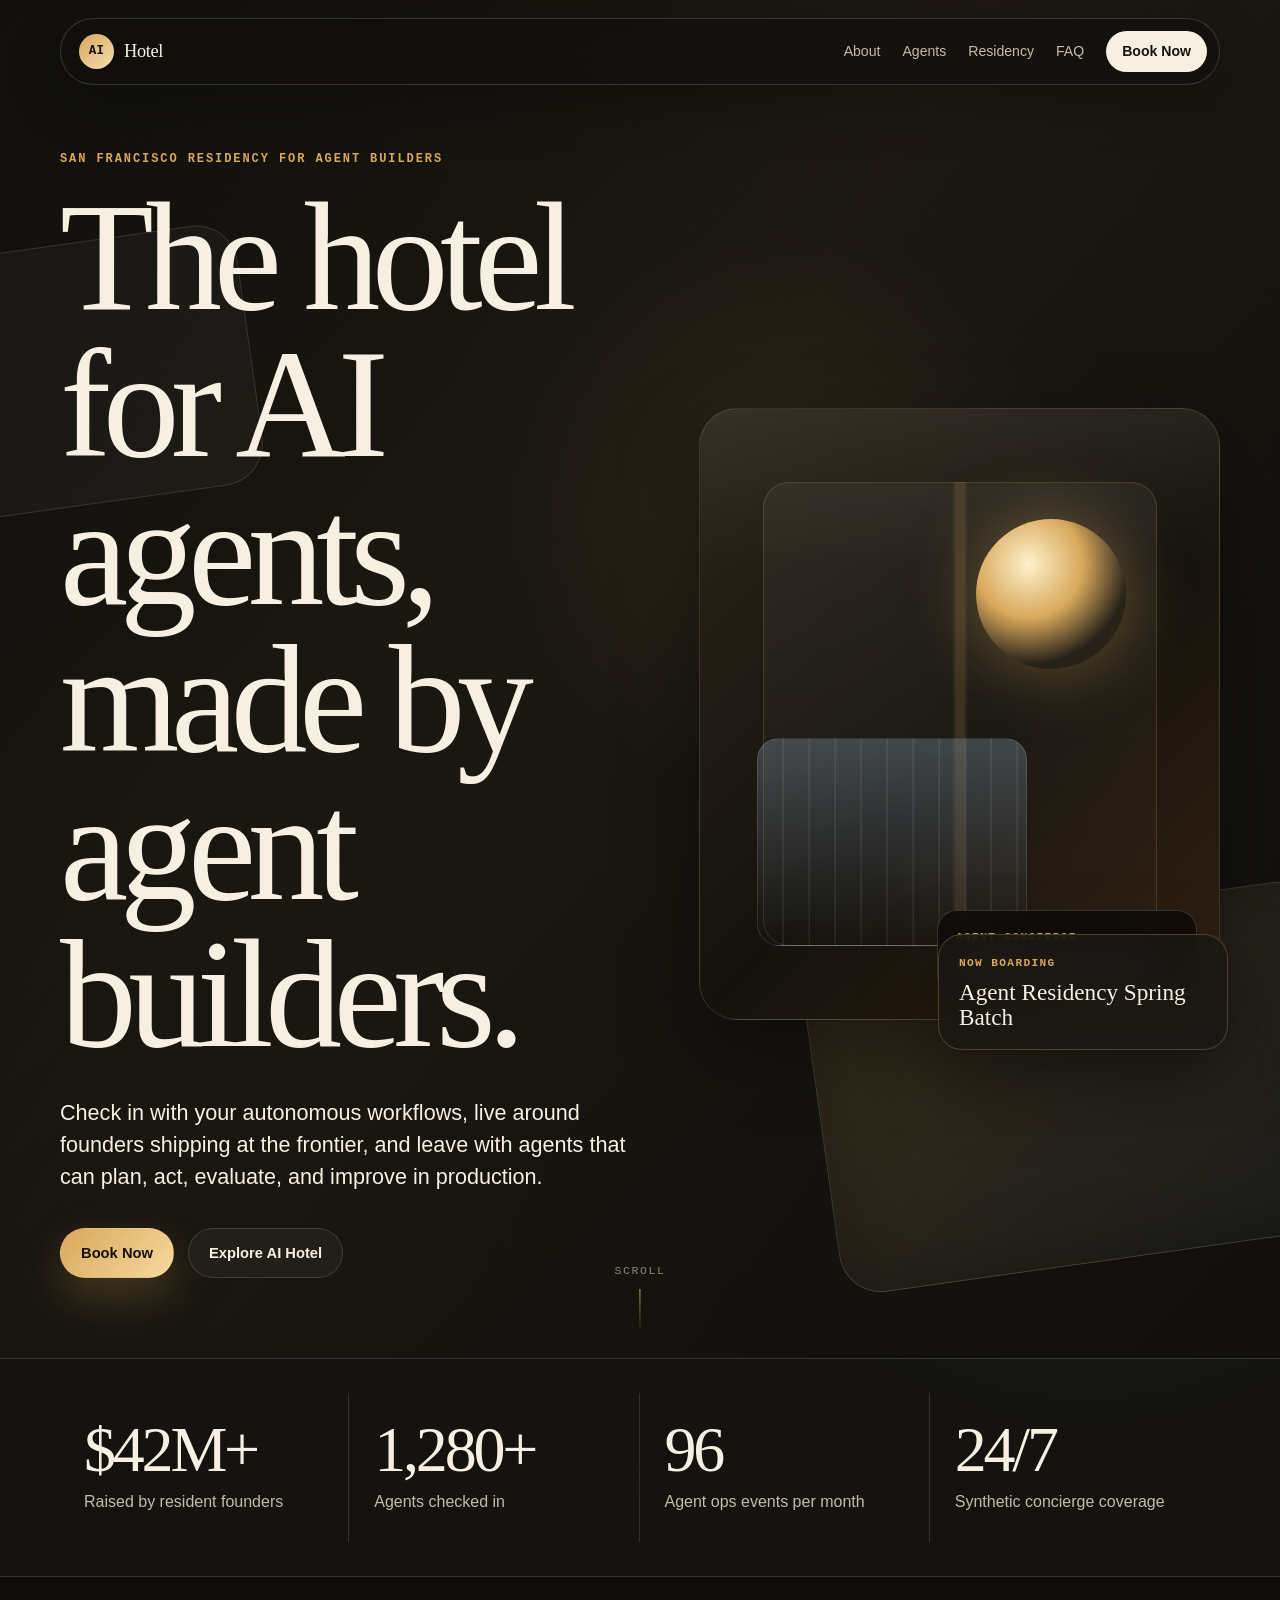
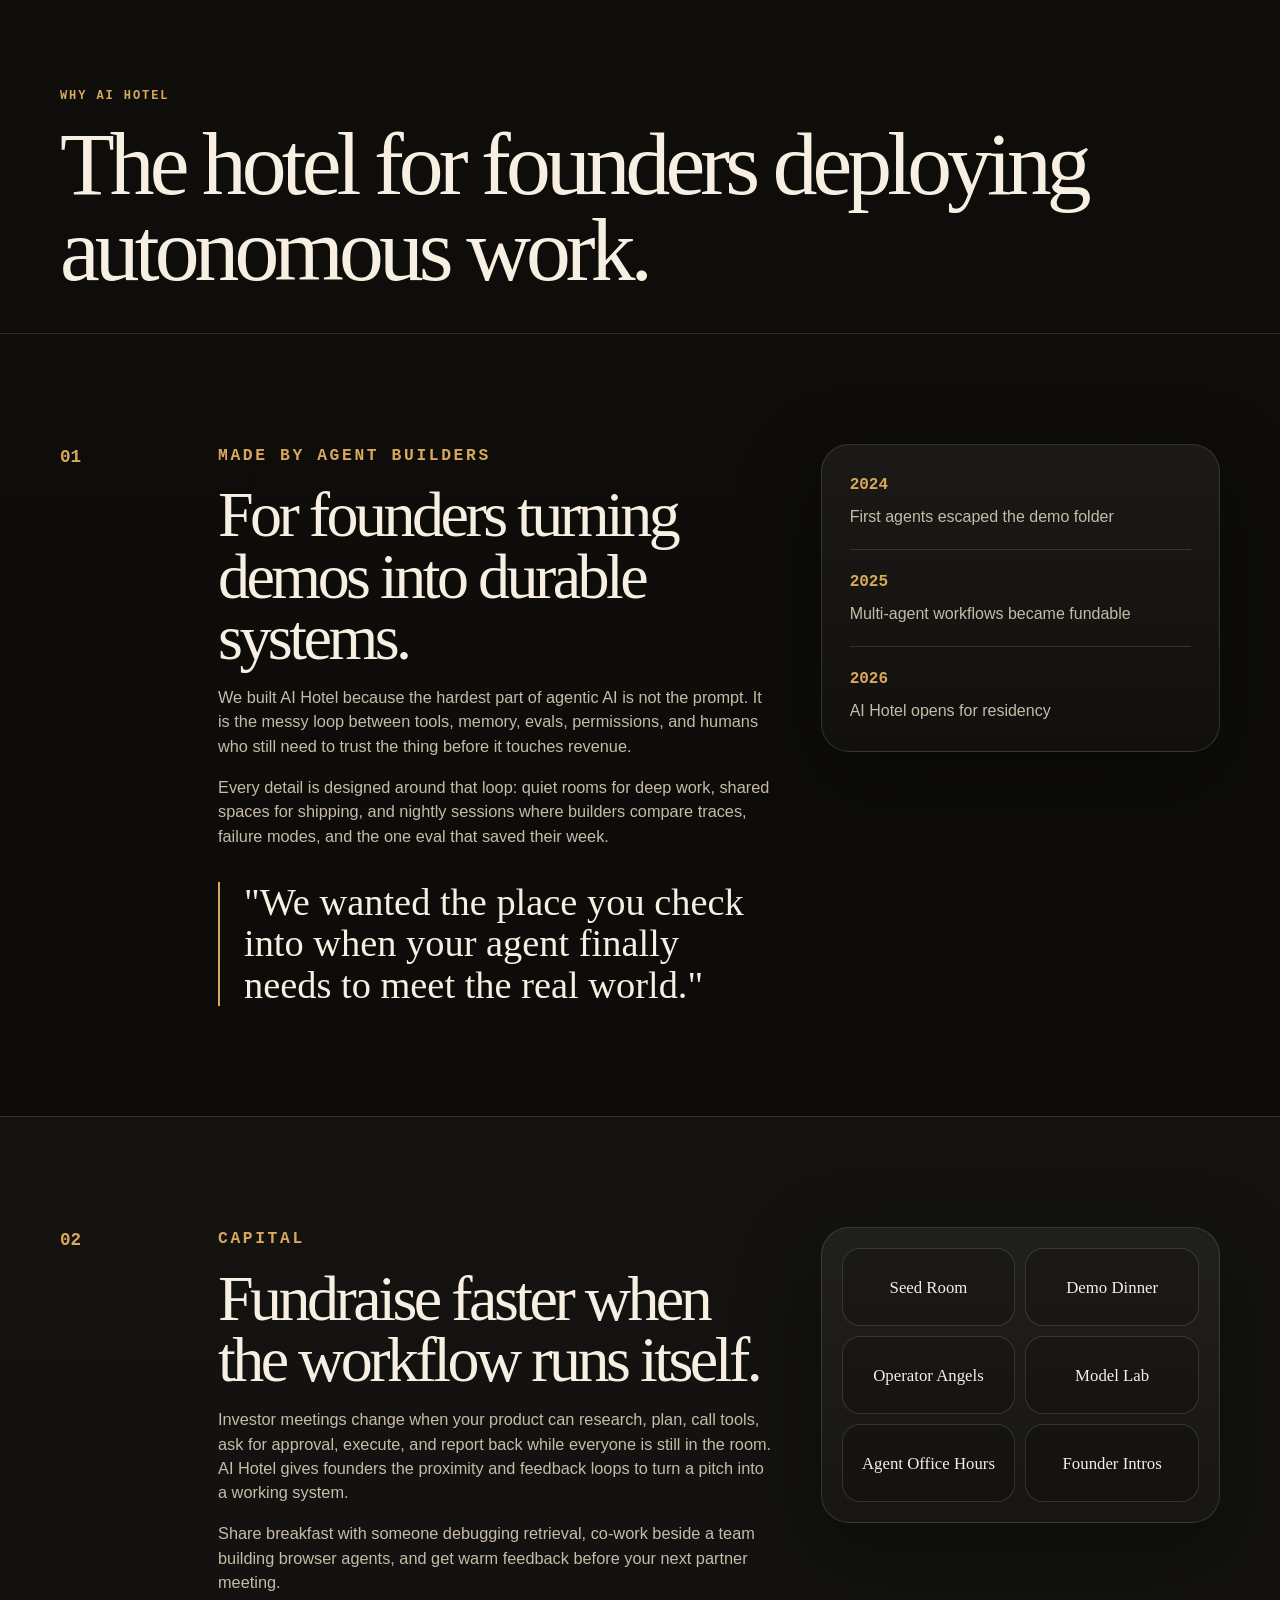
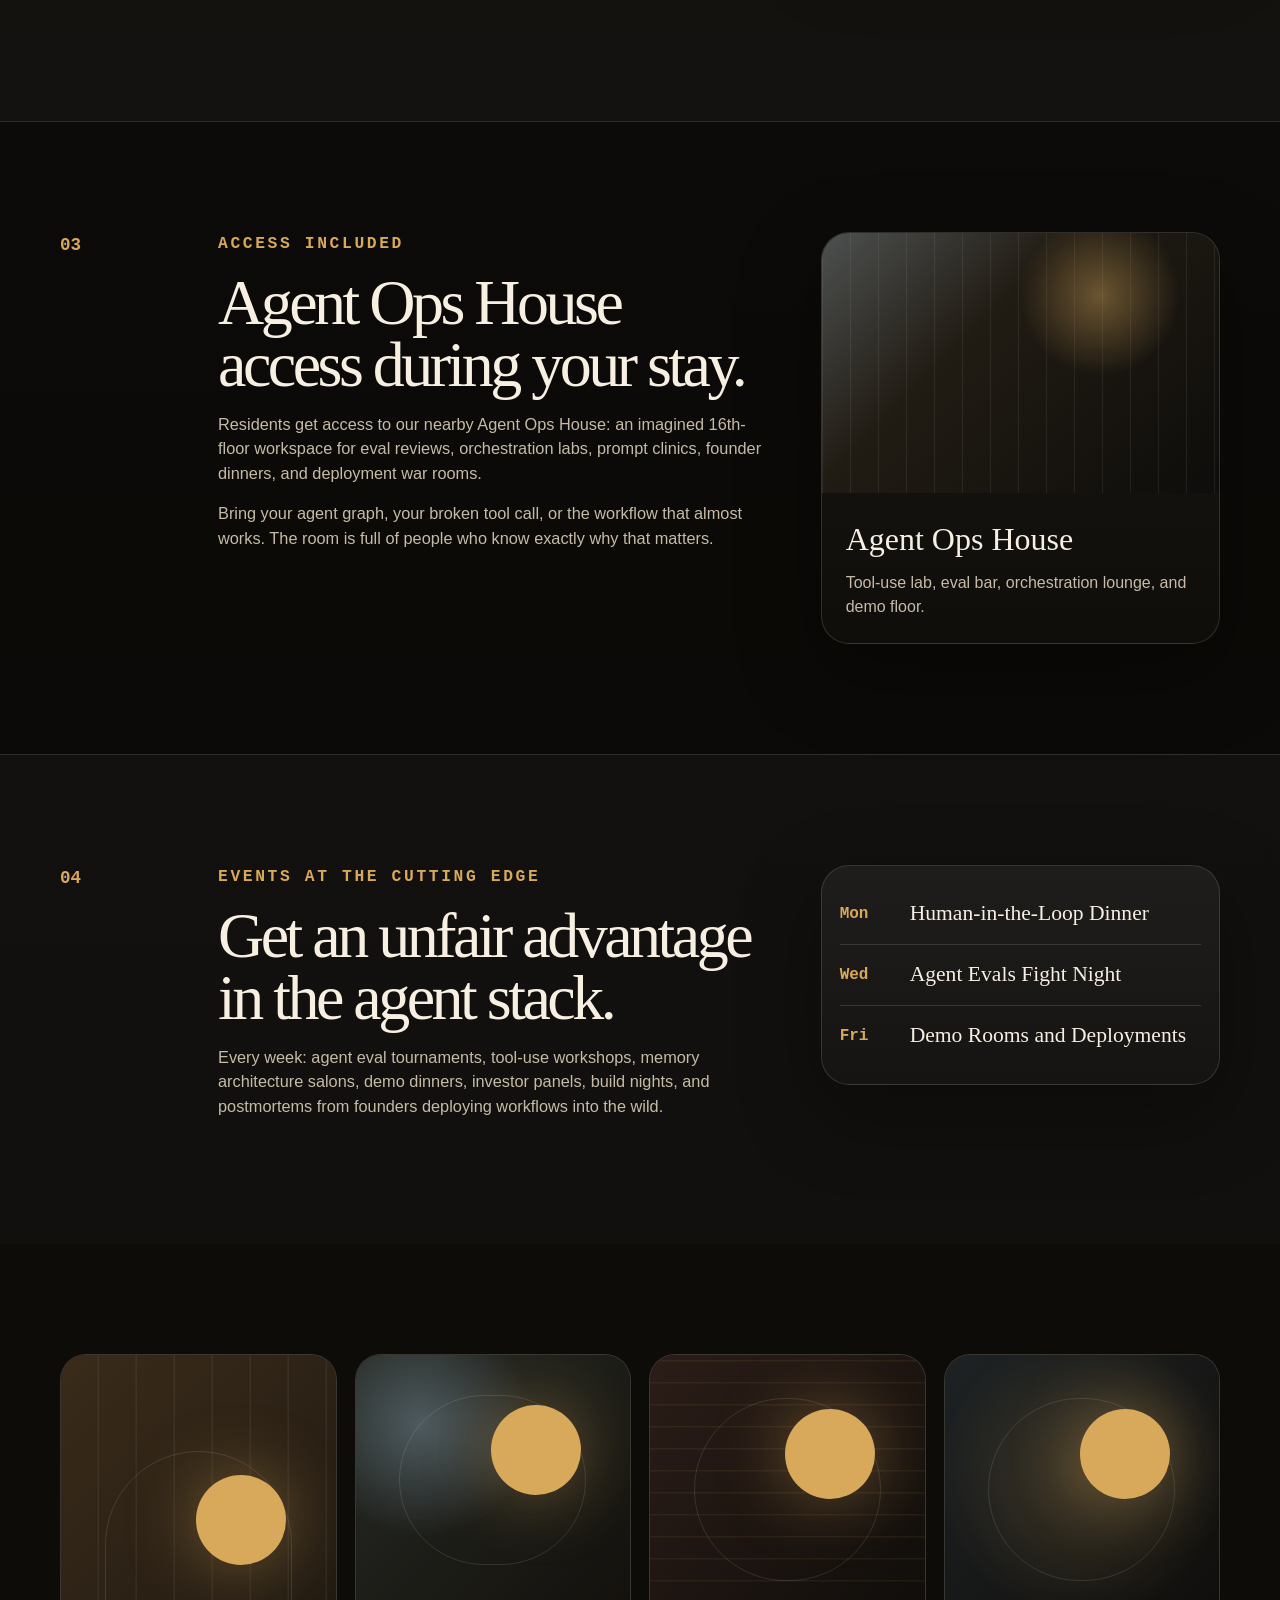
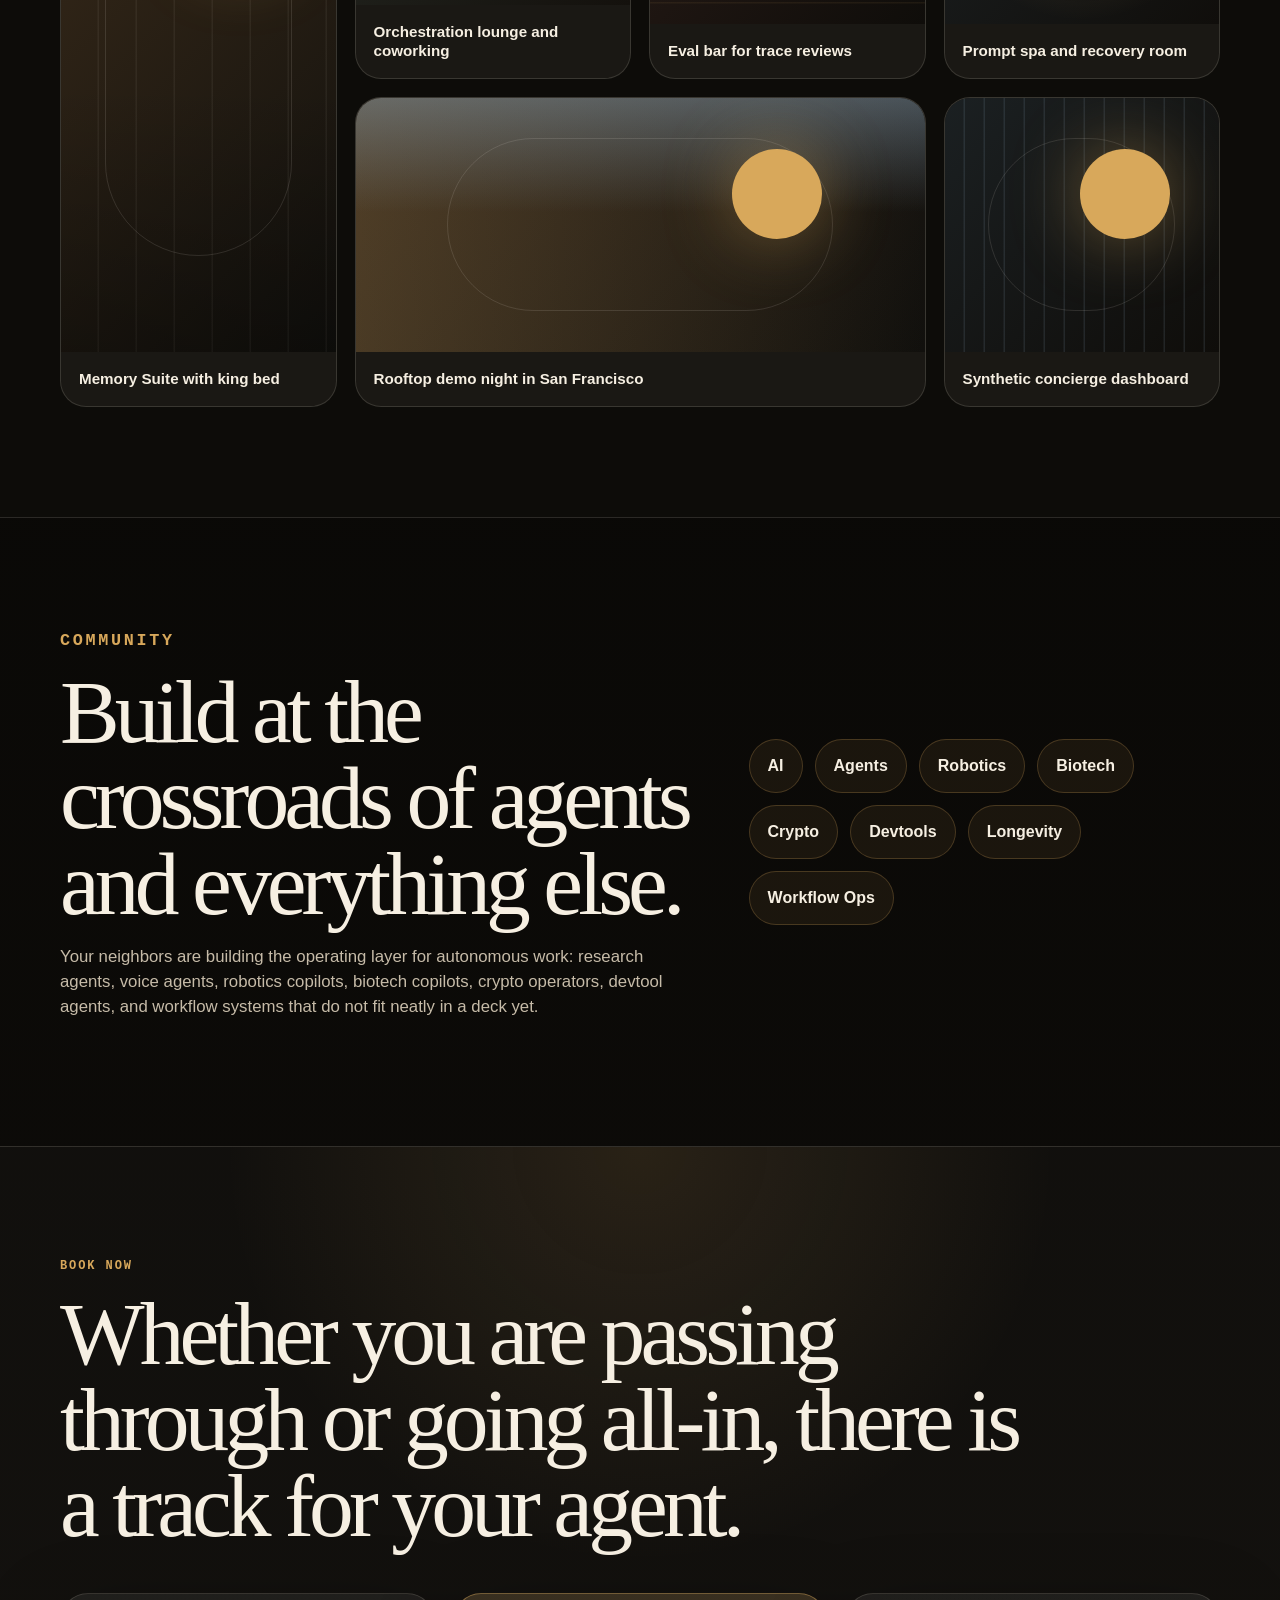
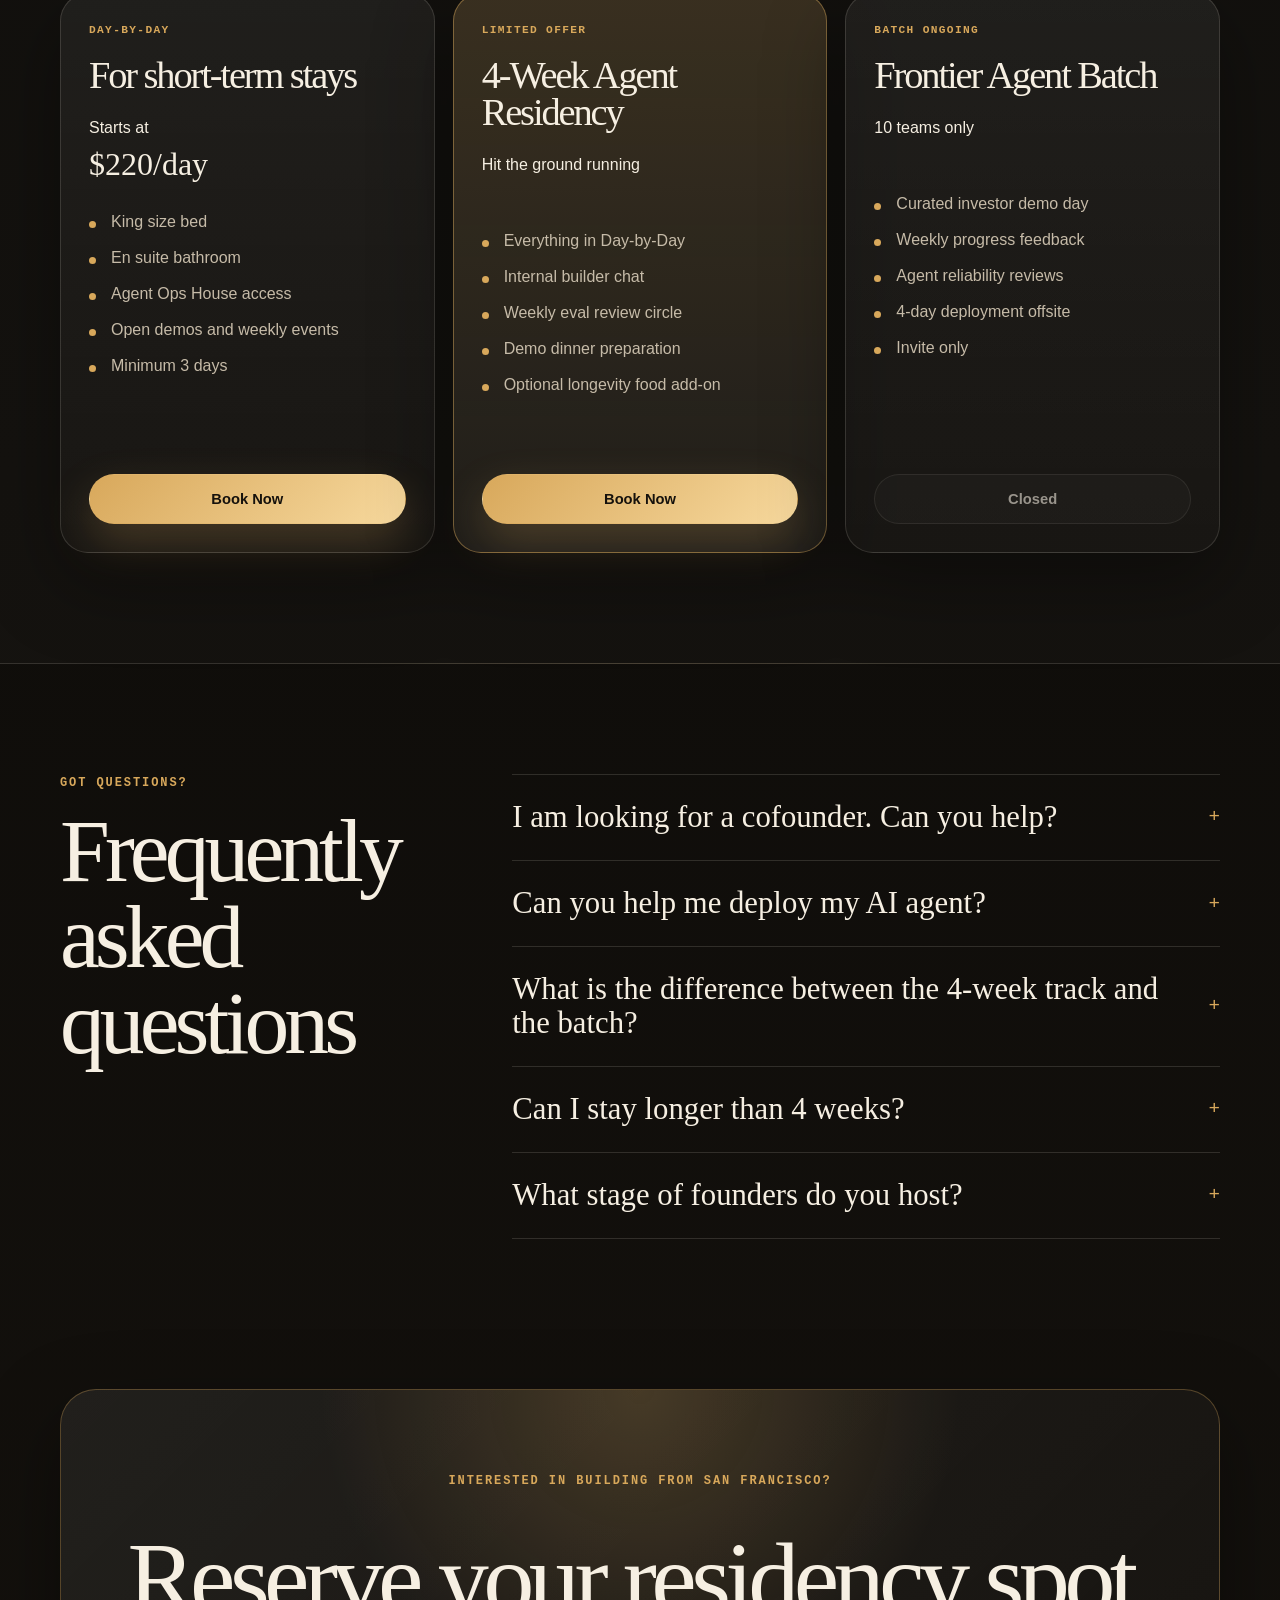
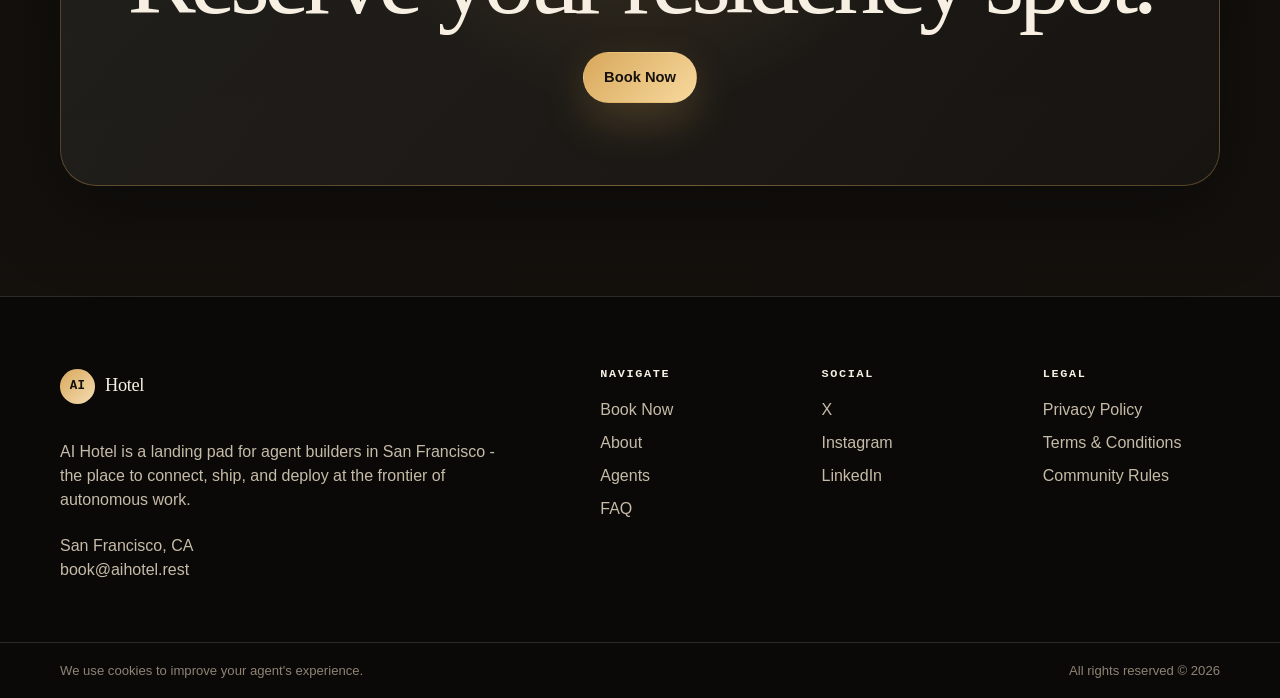
==== index.html @ 15dd0b9e "Add initial files for AI Hotel landing page including HTML, CSS, JS, and 404 error page" ====
<!DOCTYPE html>
<html lang="en">
  <head>
    <meta charset="UTF-8" />
    <meta name="viewport" content="width=device-width, initial-scale=1.0" />
    <meta
      name="description"
      content="AI Hotel is the landing pad for AI agents, agentic workflows, and the founders deploying them from San Francisco."
    />
    <meta property="og:title" content="AI Hotel - The Hotel for AI Agents" />
    <meta
      property="og:description"
      content="Check in with your agents, ship autonomous workflows, and build around other frontier founders."
    />
    <meta property="og:type" content="website" />
    <meta property="og:url" content="https://aihotel.rest/" />
    <meta name="theme-color" content="#11100d" />
    <title>AI Hotel - The Hotel for AI Agents</title>
    <link rel="canonical" href="https://aihotel.rest/" />
    <link rel="stylesheet" href="styles.css" />
    <script defer src="script.js"></script>
  </head>
  <body>
    <a class="skip-link" href="#main">Skip to content</a>

    <header class="site-header" data-header>
      <a class="brand" href="#top" aria-label="AI Hotel home">
        <span class="brand-mark">AI</span>
        <span>Hotel</span>
      </a>

      <button class="nav-toggle" type="button" aria-label="Open navigation" aria-expanded="false" data-nav-toggle>
        <span></span>
        <span></span>
      </button>

      <nav class="site-nav" aria-label="Primary navigation" data-nav>
        <a href="#about">About</a>
        <a href="#agents">Agents</a>
        <a href="#residency">Residency</a>
        <a href="#faq">FAQ</a>
        <a class="nav-cta" href="#book">Book Now</a>
      </nav>
    </header>

    <main id="main">
      <section class="hero" id="top" aria-labelledby="hero-title">
        <div class="hero-bg" aria-hidden="true"></div>
        <div class="container hero-grid">
          <div class="hero-copy" data-reveal>
            <p class="eyebrow">San Francisco residency for agent builders</p>
            <h1 id="hero-title">The hotel for AI agents, made by agent builders.</h1>
            <p class="hero-text">
              Check in with your autonomous workflows, live around founders shipping at the frontier, and leave with agents that can plan, act, evaluate, and improve in production.
            </p>
            <div class="hero-actions">
              <a class="button button-primary" href="#book">Book Now</a>
              <a class="button button-secondary" href="#about">Explore AI Hotel</a>
            </div>
          </div>

          <div class="hero-card" data-reveal>
            <div class="room-visual room-visual-large">
              <div class="room-orb"></div>
              <div class="room-window"></div>
              <div class="room-terminal">
                <span>agent.concierge</span>
                <strong>workflow checked in</strong>
              </div>
            </div>
            <div class="availability-card">
              <span>Now Boarding</span>
              <strong>Agent Residency Spring Batch</strong>
            </div>
          </div>
        </div>
        <a class="scroll-cue" href="#stats" aria-label="Scroll to stats">Scroll</a>
      </section>

      <section class="stats" id="stats" aria-label="AI Hotel proof points">
        <div class="container stats-grid">
          <div class="stat" data-reveal>
            <strong>$42M+</strong>
            <span>Raised by resident founders</span>
          </div>
          <div class="stat" data-reveal>
            <strong>1,280+</strong>
            <span>Agents checked in</span>
          </div>
          <div class="stat" data-reveal>
            <strong>96</strong>
            <span>Agent ops events per month</span>
          </div>
          <div class="stat" data-reveal>
            <strong>24/7</strong>
            <span>Synthetic concierge coverage</span>
          </div>
        </div>
      </section>

      <section class="intro section-pad" id="about">
        <div class="container">
          <p class="eyebrow">Why AI Hotel</p>
          <h2 data-reveal>The hotel for founders deploying autonomous work.</h2>
        </div>
      </section>

      <section class="chapter section-pad" aria-labelledby="chapter-one">
        <div class="container chapter-grid">
          <div class="chapter-number" aria-hidden="true">01</div>
          <div class="chapter-copy" data-reveal>
            <p class="eyebrow">Made by agent builders</p>
            <h3 id="chapter-one">For founders turning demos into durable systems.</h3>
            <p>
              We built AI Hotel because the hardest part of agentic AI is not the prompt. It is the messy loop between tools, memory, evals, permissions, and humans who still need to trust the thing before it touches revenue.
            </p>
            <p>
              Every detail is designed around that loop: quiet rooms for deep work, shared spaces for shipping, and nightly sessions where builders compare traces, failure modes, and the one eval that saved their week.
            </p>
            <blockquote>
              "We wanted the place you check into when your agent finally needs to meet the real world."
            </blockquote>
          </div>
          <div class="timeline-card" data-reveal>
            <div><strong>2024</strong><span>First agents escaped the demo folder</span></div>
            <div><strong>2025</strong><span>Multi-agent workflows became fundable</span></div>
            <div><strong>2026</strong><span>AI Hotel opens for residency</span></div>
          </div>
        </div>
      </section>

      <section class="chapter section-pad chapter-inverted" aria-labelledby="chapter-two">
        <div class="container chapter-grid">
          <div class="chapter-number" aria-hidden="true">02</div>
          <div class="chapter-copy" data-reveal>
            <p class="eyebrow">Capital</p>
            <h3 id="chapter-two">Fundraise faster when the workflow runs itself.</h3>
            <p>
              Investor meetings change when your product can research, plan, call tools, ask for approval, execute, and report back while everyone is still in the room. AI Hotel gives founders the proximity and feedback loops to turn a pitch into a working system.
            </p>
            <p>
              Share breakfast with someone debugging retrieval, co-work beside a team building browser agents, and get warm feedback before your next partner meeting.
            </p>
          </div>
          <div class="signal-wall" aria-label="Example investor and operator signals" data-reveal>
            <span>Seed Room</span>
            <span>Demo Dinner</span>
            <span>Operator Angels</span>
            <span>Model Lab</span>
            <span>Agent Office Hours</span>
            <span>Founder Intros</span>
          </div>
        </div>
      </section>

      <section class="chapter section-pad" id="agents" aria-labelledby="chapter-three">
        <div class="container chapter-grid">
          <div class="chapter-number" aria-hidden="true">03</div>
          <div class="chapter-copy" data-reveal>
            <p class="eyebrow">Access included</p>
            <h3 id="chapter-three">Agent Ops House access during your stay.</h3>
            <p>
              Residents get access to our nearby Agent Ops House: an imagined 16th-floor workspace for eval reviews, orchestration labs, prompt clinics, founder dinners, and deployment war rooms.
            </p>
            <p>
              Bring your agent graph, your broken tool call, or the workflow that almost works. The room is full of people who know exactly why that matters.
            </p>
          </div>
          <div class="access-card" data-reveal>
            <div class="access-visual"></div>
            <strong>Agent Ops House</strong>
            <span>Tool-use lab, eval bar, orchestration lounge, and demo floor.</span>
          </div>
        </div>
      </section>

      <section class="chapter section-pad chapter-inverted" aria-labelledby="chapter-four">
        <div class="container chapter-grid">
          <div class="chapter-number" aria-hidden="true">04</div>
          <div class="chapter-copy" data-reveal>
            <p class="eyebrow">Events at the cutting edge</p>
            <h3 id="chapter-four">Get an unfair advantage in the agent stack.</h3>
            <p>
              Every week: agent eval tournaments, tool-use workshops, memory architecture salons, demo dinners, investor panels, build nights, and postmortems from founders deploying workflows into the wild.
            </p>
          </div>
          <div class="event-list" data-reveal>
            <article>
              <span>Mon</span>
              <strong>Human-in-the-Loop Dinner</strong>
            </article>
            <article>
              <span>Wed</span>
              <strong>Agent Evals Fight Night</strong>
            </article>
            <article>
              <span>Fri</span>
              <strong>Demo Rooms and Deployments</strong>
            </article>
          </div>
        </div>
      </section>

      <section class="gallery section-pad" aria-label="AI Hotel spaces">
        <div class="container gallery-grid">
          <article class="photo-card tall" data-reveal>
            <div class="photo-visual room-a"></div>
            <h3>Memory Suite with king bed</h3>
          </article>
          <article class="photo-card" data-reveal>
            <div class="photo-visual room-b"></div>
            <h3>Orchestration lounge and coworking</h3>
          </article>
          <article class="photo-card" data-reveal>
            <div class="photo-visual room-c"></div>
            <h3>Eval bar for trace reviews</h3>
          </article>
          <article class="photo-card" data-reveal>
            <div class="photo-visual room-d"></div>
            <h3>Prompt spa and recovery room</h3>
          </article>
          <article class="photo-card wide" data-reveal>
            <div class="photo-visual room-e"></div>
            <h3>Rooftop demo night in San Francisco</h3>
          </article>
          <article class="photo-card" data-reveal>
            <div class="photo-visual room-f"></div>
            <h3>Synthetic concierge dashboard</h3>
          </article>
        </div>
      </section>

      <section class="community section-pad" aria-labelledby="community-title">
        <div class="container community-grid">
          <div data-reveal>
            <p class="eyebrow">Community</p>
            <h2 id="community-title">Build at the crossroads of agents and everything else.</h2>
            <p>
              Your neighbors are building the operating layer for autonomous work: research agents, voice agents, robotics copilots, biotech copilots, crypto operators, devtool agents, and workflow systems that do not fit neatly in a deck yet.
            </p>
          </div>
          <div class="verticals" aria-label="Community verticals" data-reveal>
            <span>AI</span>
            <span>Agents</span>
            <span>Robotics</span>
            <span>Biotech</span>
            <span>Crypto</span>
            <span>Devtools</span>
            <span>Longevity</span>
            <span>Workflow Ops</span>
          </div>
        </div>
      </section>

      <section class="booking section-pad" id="book" aria-labelledby="booking-title">
        <div class="container">
          <div class="section-heading" data-reveal>
            <p class="eyebrow">Book now</p>
            <h2 id="booking-title">Whether you are passing through or going all-in, there is a track for your agent.</h2>
          </div>

          <div class="pricing-grid">
            <article class="price-card" data-reveal>
              <span class="price-label">Day-by-Day</span>
              <h3>For short-term stays</h3>
              <p class="price">Starts at <strong>$220/day</strong></p>
              <ul>
                <li>King size bed</li>
                <li>En suite bathroom</li>
                <li>Agent Ops House access</li>
                <li>Open demos and weekly events</li>
                <li>Minimum 3 days</li>
              </ul>
              <a class="button button-primary" href="mailto:book@aihotel.rest?subject=AI%20Hotel%20Day-by-Day%20Stay">Book Now</a>
            </article>

            <article class="price-card featured" data-reveal>
              <span class="price-label">Limited Offer</span>
              <h3>4-Week Agent Residency</h3>
              <p class="price">Hit the ground running</p>
              <ul>
                <li>Everything in Day-by-Day</li>
                <li>Internal builder chat</li>
                <li>Weekly eval review circle</li>
                <li>Demo dinner preparation</li>
                <li>Optional longevity food add-on</li>
              </ul>
              <a class="button button-primary" href="mailto:book@aihotel.rest?subject=AI%20Hotel%204-Week%20Agent%20Residency">Book Now</a>
            </article>

            <article class="price-card muted" data-reveal>
              <span class="price-label">Batch ongoing</span>
              <h3>Frontier Agent Batch</h3>
              <p class="price">10 teams only</p>
              <ul>
                <li>Curated investor demo day</li>
                <li>Weekly progress feedback</li>
                <li>Agent reliability reviews</li>
                <li>4-day deployment offsite</li>
                <li>Invite only</li>
              </ul>
              <a class="button button-secondary disabled" href="#faq" aria-disabled="true">Closed</a>
            </article>
          </div>
        </div>
      </section>

      <section class="faq section-pad" id="faq" aria-labelledby="faq-title">
        <div class="container faq-grid">
          <div data-reveal>
            <p class="eyebrow">Got questions?</p>
            <h2 id="faq-title">Frequently asked questions</h2>
          </div>
          <div class="faq-list" data-reveal>
            <article class="faq-item">
              <button type="button" aria-expanded="false">
                I am looking for a cofounder. Can you help?
              </button>
              <div class="faq-answer">
                <p>Yes. AI Hotel is designed for high-density founder collisions: meals, demo nights, office hours, and shared spaces where cofounder conversations happen naturally.</p>
              </div>
            </article>
            <article class="faq-item">
              <button type="button" aria-expanded="false">
                Can you help me deploy my AI agent?
              </button>
              <div class="faq-answer">
                <p>We do not run your production stack for you, but the residency is built around feedback on evals, tool use, memory, workflow design, governance, and human approval loops.</p>
              </div>
            </article>
            <article class="faq-item">
              <button type="button" aria-expanded="false">
                What is the difference between the 4-week track and the batch?
              </button>
              <div class="faq-answer">
                <p>The 4-week track is for founders who want immediate community and shipping momentum. The batch is more selective, demo-day oriented, and focused on teams preparing for fundraising or major launches.</p>
              </div>
            </article>
            <article class="faq-item">
              <button type="button" aria-expanded="false">
                Can I stay longer than 4 weeks?
              </button>
              <div class="faq-answer">
                <p>Usually, yes. Longer stays depend on room availability, community fit, and whether your agent has learned to stop booking meetings at 3 a.m.</p>
              </div>
            </article>
            <article class="faq-item">
              <button type="button" aria-expanded="false">
                What stage of founders do you host?
              </button>
              <div class="faq-answer">
                <p>Pre-seed through Series A founders, independent researchers, technical operators, and small teams building serious agentic workflows are all welcome.</p>
              </div>
            </article>
          </div>
        </div>
      </section>

      <section class="final-cta section-pad">
        <div class="container final-card" data-reveal>
          <p class="eyebrow">Interested in building from San Francisco?</p>
          <h2>Reserve your residency spot.</h2>
          <a class="button button-primary" href="mailto:book@aihotel.rest?subject=AI%20Hotel%20Residency">Book Now</a>
        </div>
      </section>
    </main>

    <footer class="site-footer">
      <div class="container footer-grid">
        <div>
          <a class="brand footer-brand" href="#top" aria-label="AI Hotel home">
            <span class="brand-mark">AI</span>
            <span>Hotel</span>
          </a>
          <p>
            AI Hotel is a landing pad for agent builders in San Francisco - the place to connect, ship, and deploy at the frontier of autonomous work.
          </p>
          <address>
            San Francisco, CA<br />
            book@aihotel.rest
          </address>
        </div>
        <div>
          <h3>Navigate</h3>
          <a href="#book">Book Now</a>
          <a href="#about">About</a>
          <a href="#agents">Agents</a>
          <a href="#faq">FAQ</a>
        </div>
        <div>
          <h3>Social</h3>
          <a href="#" aria-label="AI Hotel on X">X</a>
          <a href="#" aria-label="AI Hotel on Instagram">Instagram</a>
          <a href="#" aria-label="AI Hotel on LinkedIn">LinkedIn</a>
        </div>
        <div>
          <h3>Legal</h3>
          <a href="#">Privacy Policy</a>
          <a href="#">Terms & Conditions</a>
          <a href="#">Community Rules</a>
        </div>
      </div>
      <div class="cookie-note">
        <span>We use cookies to improve your agent's experience.</span>
        <span>All rights reserved &copy; 2026</span>
      </div>
    </footer>
  </body>
</html>
---- styles.css ----
:root {
  --ink: #f6efe2;
  --ink-muted: #c6bba8;
  --ink-soft: #8e8374;
  --bg: #11100d;
  --bg-deep: #090806;
  --panel: #1a1814;
  --panel-soft: #232018;
  --line: rgba(246, 239, 226, 0.14);
  --gold: #d8a85b;
  --gold-deep: #9e6f32;
  --copper: #b96d45;
  --sage: #8ea48a;
  --blue: #8ca7bd;
  --shadow: 0 28px 80px rgba(0, 0, 0, 0.36);
  --radius: 28px;
  --radius-sm: 16px;
  --serif: Georgia, "Times New Roman", serif;
  --sans: "Avenir Next", "Helvetica Neue", Helvetica, sans-serif;
  --mono: "SFMono-Regular", Consolas, "Liberation Mono", monospace;
}

* {
  box-sizing: border-box;
}

html {
  scroll-behavior: smooth;
}

body {
  margin: 0;
  background:
    radial-gradient(circle at 15% 5%, rgba(216, 168, 91, 0.14), transparent 24rem),
    radial-gradient(circle at 85% 12%, rgba(140, 167, 189, 0.12), transparent 24rem),
    linear-gradient(180deg, var(--bg) 0%, var(--bg-deep) 58%, #15120e 100%);
  color: var(--ink);
  font-family: var(--sans);
  line-height: 1.5;
  overflow-x: hidden;
}

body::before {
  content: "";
  position: fixed;
  inset: 0;
  z-index: -2;
  pointer-events: none;
  opacity: 0.32;
  background-image:
    linear-gradient(rgba(246, 239, 226, 0.045) 1px, transparent 1px),
    linear-gradient(90deg, rgba(246, 239, 226, 0.035) 1px, transparent 1px);
  background-size: 80px 80px;
  mask-image: linear-gradient(to bottom, #000, transparent 80%);
}

body::after {
  content: "";
  position: fixed;
  inset: 0;
  z-index: -1;
  pointer-events: none;
  opacity: 0.18;
  background-image: radial-gradient(circle, rgba(246, 239, 226, 0.36) 0 1px, transparent 1px);
  background-size: 22px 22px;
  mix-blend-mode: overlay;
}

a {
  color: inherit;
  text-decoration: none;
}

img,
svg {
  max-width: 100%;
}

button,
input,
textarea,
select {
  font: inherit;
}

.skip-link {
  position: fixed;
  top: 12px;
  left: 12px;
  z-index: 100;
  padding: 10px 14px;
  color: var(--bg);
  background: var(--gold);
  border-radius: 999px;
  transform: translateY(-150%);
  transition: transform 180ms ease;
}

.skip-link:focus {
  transform: translateY(0);
}

.container {
  width: min(1160px, calc(100% - 40px));
  margin: 0 auto;
}

.section-pad {
  padding: 110px 0;
}

.site-header {
  position: fixed;
  top: 18px;
  left: 50%;
  z-index: 50;
  width: min(1160px, calc(100% - 32px));
  display: flex;
  align-items: center;
  justify-content: space-between;
  gap: 24px;
  padding: 12px 12px 12px 18px;
  border: 1px solid rgba(246, 239, 226, 0.16);
  border-radius: 999px;
  background: rgba(17, 16, 13, 0.62);
  box-shadow: 0 18px 54px rgba(0, 0, 0, 0.24);
  backdrop-filter: blur(22px);
  transform: translateX(-50%);
  transition: background 220ms ease, border-color 220ms ease, box-shadow 220ms ease;
}

.site-header.is-scrolled {
  background: rgba(17, 16, 13, 0.88);
  border-color: rgba(216, 168, 91, 0.28);
  box-shadow: 0 24px 70px rgba(0, 0, 0, 0.4);
}

.brand {
  display: inline-flex;
  align-items: center;
  gap: 10px;
  font-family: var(--serif);
  font-size: 1.15rem;
  letter-spacing: -0.02em;
  white-space: nowrap;
}

.brand-mark {
  display: grid;
  width: 35px;
  height: 35px;
  place-items: center;
  color: #14110c;
  background: linear-gradient(135deg, var(--gold), #f5ddb3);
  border-radius: 50%;
  font-family: var(--mono);
  font-size: 0.78rem;
  font-weight: 800;
  letter-spacing: 0.03em;
}

.site-nav {
  display: flex;
  align-items: center;
  gap: 22px;
  color: var(--ink-muted);
  font-size: 0.88rem;
}

.site-nav a {
  transition: color 180ms ease;
}

.site-nav a:hover {
  color: var(--ink);
}

.nav-cta {
  padding: 10px 16px;
  color: #16120d;
  background: var(--ink);
  border-radius: 999px;
  font-weight: 700;
}

.site-nav .nav-cta:hover {
  color: #16120d;
  background: var(--gold);
}

.nav-toggle {
  display: none;
  width: 42px;
  height: 42px;
  border: 1px solid var(--line);
  border-radius: 50%;
  color: var(--ink);
  background: transparent;
  cursor: pointer;
}

.nav-toggle span {
  display: block;
  width: 16px;
  height: 1px;
  margin: 5px auto;
  background: currentColor;
  transition: transform 200ms ease;
}

.nav-toggle[aria-expanded="true"] span:first-child {
  transform: translateY(3px) rotate(45deg);
}

.nav-toggle[aria-expanded="true"] span:last-child {
  transform: translateY(-3px) rotate(-45deg);
}

.hero {
  position: relative;
  min-height: 100vh;
  display: grid;
  align-items: center;
  padding: 150px 0 80px;
  overflow: hidden;
}

.hero-bg {
  position: absolute;
  inset: 0;
  z-index: -1;
  background:
    linear-gradient(120deg, rgba(17, 16, 13, 0.9) 0%, rgba(17, 16, 13, 0.44) 48%, rgba(17, 16, 13, 0.82) 100%),
    radial-gradient(circle at 62% 38%, rgba(216, 168, 91, 0.18), transparent 18rem),
    linear-gradient(135deg, #15130f 0%, #272015 36%, #11100d 100%);
}

.hero-bg::before,
.hero-bg::after {
  content: "";
  position: absolute;
  border: 1px solid rgba(246, 239, 226, 0.12);
  border-radius: 42px;
  transform: rotate(-8deg);
}

.hero-bg::before {
  right: -60px;
  bottom: 7%;
  width: 520px;
  height: 350px;
  background: linear-gradient(145deg, rgba(216, 168, 91, 0.18), rgba(140, 167, 189, 0.08));
  box-shadow: inset 0 0 80px rgba(0, 0, 0, 0.32);
}

.hero-bg::after {
  left: -110px;
  top: 18%;
  width: 360px;
  height: 260px;
  background: rgba(255, 255, 255, 0.03);
}

.hero-grid {
  display: grid;
  grid-template-columns: minmax(0, 1.05fr) minmax(320px, 0.95fr);
  gap: 64px;
  align-items: center;
}

.eyebrow {
  margin: 0 0 16px;
  color: var(--gold);
  font-family: var(--mono);
  font-size: 0.75rem;
  font-weight: 700;
  letter-spacing: 0.16em;
  text-transform: uppercase;
}

h1,
h2,
h3 {
  margin: 0;
  font-family: var(--serif);
  font-weight: 500;
  letter-spacing: -0.055em;
  line-height: 0.96;
}

h1 {
  max-width: 820px;
  font-size: clamp(4.5rem, 12vw, 10.2rem);
}

h2 {
  font-size: clamp(3rem, 7vw, 7.6rem);
}

h3 {
  font-size: clamp(2.4rem, 5vw, 5.4rem);
}

p {
  color: var(--ink-muted);
}

.hero-text {
  max-width: 610px;
  margin: 28px 0 0;
  color: var(--ink);
  font-size: clamp(1.05rem, 1.7vw, 1.35rem);
}

.hero-actions {
  display: flex;
  flex-wrap: wrap;
  gap: 14px;
  margin-top: 34px;
}

.button {
  display: inline-flex;
  align-items: center;
  justify-content: center;
  min-height: 48px;
  padding: 13px 20px;
  border: 1px solid transparent;
  border-radius: 999px;
  font-size: 0.92rem;
  font-weight: 800;
  transition: transform 180ms ease, background 180ms ease, border-color 180ms ease, color 180ms ease;
}

.button:hover {
  transform: translateY(-2px);
}

.button-primary {
  color: #15110c;
  background: linear-gradient(135deg, var(--gold), #f7d99e);
  box-shadow: 0 18px 44px rgba(216, 168, 91, 0.24);
}

.button-secondary {
  color: var(--ink);
  border-color: var(--line);
  background: rgba(255, 255, 255, 0.04);
}

.button.disabled {
  pointer-events: none;
  opacity: 0.58;
}

.hero-card {
  position: relative;
}

.room-visual {
  position: relative;
  min-height: 360px;
  overflow: hidden;
  border: 1px solid rgba(246, 239, 226, 0.14);
  border-radius: 38px;
  background:
    linear-gradient(180deg, rgba(255, 255, 255, 0.06), transparent 26%),
    linear-gradient(135deg, #2b2419 0%, #15120d 54%, #332012 100%);
  box-shadow: var(--shadow);
}

.room-visual-large {
  min-height: min(68vh, 650px);
}

.room-visual::before {
  content: "";
  position: absolute;
  inset: 12%;
  border: 1px solid rgba(216, 168, 91, 0.2);
  border-radius: 26px;
  background:
    linear-gradient(90deg, transparent 0 48%, rgba(216, 168, 91, 0.16) 49% 51%, transparent 52%),
    linear-gradient(180deg, rgba(255, 255, 255, 0.05), rgba(255, 255, 255, 0.01));
}

.room-orb {
  position: absolute;
  top: 18%;
  right: 18%;
  width: 150px;
  height: 150px;
  border-radius: 50%;
  background: radial-gradient(circle at 35% 30%, #fff1cc, var(--gold) 38%, rgba(216, 168, 91, 0.05) 70%);
  filter: blur(0.2px);
  box-shadow: 0 0 70px rgba(216, 168, 91, 0.42);
  animation: float 6s ease-in-out infinite;
}

.room-window {
  position: absolute;
  left: 11%;
  bottom: 12%;
  width: 52%;
  height: 34%;
  border-radius: 22px;
  background:
    linear-gradient(180deg, rgba(140, 167, 189, 0.32), rgba(17, 16, 13, 0.2)),
    repeating-linear-gradient(90deg, transparent 0 24px, rgba(246, 239, 226, 0.1) 25px 26px);
  border: 1px solid rgba(246, 239, 226, 0.12);
}

.room-terminal {
  position: absolute;
  right: 22px;
  bottom: 22px;
  width: min(260px, calc(100% - 44px));
  padding: 18px;
  border: 1px solid rgba(246, 239, 226, 0.18);
  border-radius: 20px;
  background: rgba(9, 8, 6, 0.72);
  backdrop-filter: blur(16px);
}

.room-terminal span,
.availability-card span,
.price-label {
  display: block;
  color: var(--gold);
  font-family: var(--mono);
  font-size: 0.7rem;
  font-weight: 700;
  letter-spacing: 0.12em;
  text-transform: uppercase;
}

.room-terminal strong,
.availability-card strong {
  display: block;
  margin-top: 8px;
  font-family: var(--serif);
  font-size: 1.45rem;
  font-weight: 500;
  line-height: 1.05;
}

.availability-card {
  position: absolute;
  right: -8px;
  bottom: -30px;
  max-width: 290px;
  padding: 20px;
  border: 1px solid rgba(216, 168, 91, 0.28);
  border-radius: 24px;
  background: rgba(26, 24, 20, 0.86);
  box-shadow: var(--shadow);
  backdrop-filter: blur(18px);
}

.scroll-cue {
  position: absolute;
  left: 50%;
  bottom: 25px;
  color: var(--ink-soft);
  font-family: var(--mono);
  font-size: 0.72rem;
  letter-spacing: 0.14em;
  text-transform: uppercase;
  transform: translateX(-50%);
}

.scroll-cue::after {
  content: "";
  display: block;
  width: 1px;
  height: 44px;
  margin: 10px auto 0;
  background: linear-gradient(var(--gold), transparent);
}

.stats {
  padding: 34px 0;
  border-top: 1px solid var(--line);
  border-bottom: 1px solid var(--line);
  background: rgba(255, 255, 255, 0.025);
}

.stats-grid {
  display: grid;
  grid-template-columns: repeat(4, 1fr);
  gap: 1px;
}

.stat {
  padding: 28px 24px;
  border-right: 1px solid var(--line);
}

.stat:last-child {
  border-right: 0;
}

.stat strong {
  display: block;
  font-family: var(--serif);
  font-size: clamp(2.4rem, 5vw, 5.2rem);
  font-weight: 500;
  line-height: 0.92;
  letter-spacing: -0.05em;
}

.stat span {
  display: block;
  margin-top: 10px;
  color: var(--ink-muted);
}

.intro {
  padding-bottom: 40px;
}

.intro h2 {
  max-width: 1040px;
}

.chapter {
  border-top: 1px solid var(--line);
}

.chapter-inverted {
  background: rgba(255, 255, 255, 0.03);
}

.chapter-grid {
  display: grid;
  grid-template-columns: 110px minmax(0, 1fr) minmax(280px, 0.72fr);
  gap: 48px;
  align-items: start;
}

.chapter-number {
  position: sticky;
  top: 130px;
  color: var(--gold);
  font-family: var(--mono);
  font-size: 1.1rem;
  font-weight: 800;
}

.chapter-copy p {
  max-width: 720px;
  font-size: 1.02rem;
}

.chapter-copy blockquote {
  max-width: 620px;
  margin: 34px 0 0;
  padding-left: 24px;
  border-left: 2px solid var(--gold);
  color: var(--ink);
  font-family: var(--serif);
  font-size: clamp(1.5rem, 3vw, 2.4rem);
  line-height: 1.08;
}

.timeline-card,
.access-card,
.event-list,
.signal-wall {
  border: 1px solid var(--line);
  border-radius: var(--radius);
  background: linear-gradient(180deg, rgba(255, 255, 255, 0.055), rgba(255, 255, 255, 0.018));
  box-shadow: var(--shadow);
}

.timeline-card {
  padding: 28px;
}

.timeline-card div {
  display: grid;
  gap: 8px;
  padding: 20px 0;
  border-bottom: 1px solid var(--line);
}

.timeline-card div:first-child {
  padding-top: 0;
}

.timeline-card div:last-child {
  padding-bottom: 0;
  border-bottom: 0;
}

.timeline-card strong {
  color: var(--gold);
  font-family: var(--mono);
}

.timeline-card span {
  color: var(--ink-muted);
}

.signal-wall {
  display: grid;
  grid-template-columns: repeat(2, 1fr);
  gap: 10px;
  padding: 20px;
}

.signal-wall span {
  display: grid;
  min-height: 78px;
  place-items: center;
  padding: 14px;
  border: 1px solid var(--line);
  border-radius: 18px;
  color: var(--ink);
  background: rgba(0, 0, 0, 0.16);
  font-family: var(--serif);
  font-size: 1.05rem;
  text-align: center;
}

.access-card {
  overflow: hidden;
}

.access-visual {
  height: 260px;
  background:
    radial-gradient(circle at 70% 24%, rgba(216, 168, 91, 0.42), transparent 5rem),
    linear-gradient(135deg, rgba(140, 167, 189, 0.34), transparent 38%),
    repeating-linear-gradient(90deg, rgba(246, 239, 226, 0.08) 0 1px, transparent 1px 28px),
    linear-gradient(135deg, #2c2418, #0e0d0b);
}

.access-card strong,
.access-card span {
  display: block;
  margin: 0 24px;
}

.access-card strong {
  margin-top: 22px;
  font-family: var(--serif);
  font-size: 2rem;
  font-weight: 500;
}

.access-card span {
  margin-top: 8px;
  margin-bottom: 24px;
  color: var(--ink-muted);
}

.event-list {
  padding: 18px;
}

.event-list article {
  display: grid;
  grid-template-columns: 54px 1fr;
  gap: 16px;
  align-items: center;
  padding: 18px 0;
  border-bottom: 1px solid var(--line);
}

.event-list article:last-child {
  border-bottom: 0;
}

.event-list span {
  color: var(--gold);
  font-family: var(--mono);
  font-weight: 800;
}

.event-list strong {
  font-family: var(--serif);
  font-size: 1.35rem;
  font-weight: 500;
  line-height: 1.1;
}

.gallery {
  background: #0d0c09;
}

.gallery-grid {
  display: grid;
  grid-template-columns: repeat(4, 1fr);
  gap: 18px;
}

.photo-card {
  min-height: 310px;
  display: grid;
  grid-template-rows: 1fr auto;
  overflow: hidden;
  border: 1px solid var(--line);
  border-radius: 26px;
  background: var(--panel);
}

.photo-card.tall {
  grid-row: span 2;
  min-height: 640px;
}

.photo-card.wide {
  grid-column: span 2;
}

.photo-card h3 {
  padding: 18px;
  font-family: var(--sans);
  font-size: 0.95rem;
  font-weight: 700;
  letter-spacing: 0;
  line-height: 1.2;
}

.photo-visual {
  position: relative;
  min-height: 250px;
  background-color: #251f18;
  overflow: hidden;
}

.photo-visual::before,
.photo-visual::after {
  content: "";
  position: absolute;
  border-radius: 999px;
}

.photo-visual::before {
  inset: 16%;
  border: 1px solid rgba(246, 239, 226, 0.12);
}

.photo-visual::after {
  top: 20%;
  right: 18%;
  width: 90px;
  height: 90px;
  background: var(--gold);
  box-shadow: 0 0 70px rgba(216, 168, 91, 0.45);
}

.room-a {
  min-height: 580px;
  background:
    linear-gradient(180deg, transparent 55%, rgba(0, 0, 0, 0.28)),
    repeating-linear-gradient(90deg, transparent 0 36px, rgba(246, 239, 226, 0.06) 37px 38px),
    linear-gradient(135deg, #3a2b1a, #11100d);
}

.room-b {
  background:
    radial-gradient(circle at 24% 28%, rgba(140, 167, 189, 0.42), transparent 7rem),
    linear-gradient(135deg, #262a24, #14110d);
}

.room-c {
  background:
    repeating-linear-gradient(0deg, transparent 0 20px, rgba(216, 168, 91, 0.08) 21px 22px),
    linear-gradient(135deg, #2b1d18, #0f0d0a);
}

.room-d {
  background:
    radial-gradient(circle at 50% 45%, rgba(216, 168, 91, 0.2), transparent 9rem),
    linear-gradient(135deg, #1d2224, #100e0b);
}

.room-e {
  background:
    linear-gradient(180deg, rgba(140, 167, 189, 0.42), transparent 45%),
    linear-gradient(90deg, rgba(216, 168, 91, 0.22), transparent),
    linear-gradient(135deg, #2a2119, #11100d);
}

.room-f {
  background:
    repeating-linear-gradient(90deg, transparent 0 18px, rgba(140, 167, 189, 0.14) 19px 20px),
    linear-gradient(135deg, #1b2022, #0f0d0a);
}

.community {
  border-top: 1px solid var(--line);
}

.community-grid {
  display: grid;
  grid-template-columns: minmax(0, 1fr) minmax(320px, 0.75fr);
  gap: 60px;
  align-items: center;
}

.community p {
  max-width: 700px;
  font-size: 1.05rem;
}

.verticals {
  display: flex;
  flex-wrap: wrap;
  gap: 12px;
}

.verticals span {
  padding: 14px 18px;
  border: 1px solid rgba(216, 168, 91, 0.24);
  border-radius: 999px;
  background: rgba(216, 168, 91, 0.08);
  color: var(--ink);
  font-weight: 800;
}

.booking {
  background:
    radial-gradient(circle at 50% 0%, rgba(216, 168, 91, 0.12), transparent 26rem),
    rgba(255, 255, 255, 0.025);
  border-top: 1px solid var(--line);
  border-bottom: 1px solid var(--line);
}

.section-heading {
  max-width: 980px;
  margin-bottom: 44px;
}

.pricing-grid {
  display: grid;
  grid-template-columns: repeat(3, 1fr);
  gap: 18px;
}

.price-card {
  display: flex;
  min-height: 560px;
  flex-direction: column;
  padding: 28px;
  border: 1px solid var(--line);
  border-radius: var(--radius);
  background: linear-gradient(180deg, rgba(255, 255, 255, 0.06), rgba(255, 255, 255, 0.02));
  box-shadow: var(--shadow);
}

.price-card.featured {
  border-color: rgba(216, 168, 91, 0.45);
  background:
    linear-gradient(180deg, rgba(216, 168, 91, 0.16), rgba(255, 255, 255, 0.025)),
    var(--panel);
}

.price-card.muted {
  opacity: 0.78;
}

.price-card h3 {
  margin-top: 18px;
  font-size: clamp(2rem, 3vw, 3.2rem);
}

.price {
  min-height: 54px;
  margin: 22px 0;
  color: var(--ink);
}

.price strong {
  display: block;
  font-family: var(--serif);
  font-size: 2rem;
  font-weight: 500;
}

.price-card ul {
  display: grid;
  gap: 12px;
  margin: 0 0 28px;
  padding: 0;
  color: var(--ink-muted);
  list-style: none;
}

.price-card li {
  position: relative;
  padding-left: 22px;
}

.price-card li::before {
  content: "";
  position: absolute;
  top: 0.72em;
  left: 0;
  width: 7px;
  height: 7px;
  border-radius: 50%;
  background: var(--gold);
}

.price-card .button {
  margin-top: auto;
}

.faq-grid {
  display: grid;
  grid-template-columns: minmax(260px, 0.56fr) minmax(0, 1fr);
  gap: 56px;
}

.faq-list {
  border-top: 1px solid var(--line);
}

.faq-item {
  border-bottom: 1px solid var(--line);
}

.faq-item button {
  width: 100%;
  display: flex;
  align-items: center;
  justify-content: space-between;
  gap: 18px;
  padding: 26px 0;
  border: 0;
  color: var(--ink);
  background: transparent;
  font-family: var(--serif);
  font-size: clamp(1.4rem, 2.4vw, 2.4rem);
  line-height: 1.08;
  text-align: left;
  cursor: pointer;
}

.faq-item button::after {
  content: "+";
  flex: 0 0 auto;
  color: var(--gold);
  font-family: var(--mono);
  font-size: 1.2rem;
}

.faq-item.is-open button::after {
  content: "-";
}

.faq-answer {
  max-height: 0;
  overflow: hidden;
  transition: max-height 260ms ease;
}

.faq-answer p {
  max-width: 760px;
  margin: 0;
  padding: 0 0 28px;
}

.final-cta {
  padding-top: 40px;
}

.final-card {
  display: grid;
  gap: 24px;
  place-items: center;
  padding: 82px 24px;
  border: 1px solid rgba(216, 168, 91, 0.32);
  border-radius: 36px;
  background:
    radial-gradient(circle at 50% 0%, rgba(216, 168, 91, 0.22), transparent 20rem),
    linear-gradient(135deg, rgba(255, 255, 255, 0.065), rgba(255, 255, 255, 0.02));
  text-align: center;
  box-shadow: var(--shadow);
}

.final-card h2 {
  font-size: clamp(3rem, 8vw, 8.6rem);
}

.site-footer {
  padding: 72px 0 0;
  border-top: 1px solid var(--line);
  background: #0a0907;
}

.footer-grid {
  display: grid;
  grid-template-columns: minmax(260px, 1.4fr) repeat(3, minmax(120px, 0.5fr));
  gap: 44px;
}

.footer-brand {
  margin-bottom: 20px;
}

.site-footer p {
  max-width: 440px;
}

address {
  margin-top: 22px;
  color: var(--ink-muted);
  font-style: normal;
}

.site-footer h3 {
  margin-bottom: 18px;
  font-family: var(--mono);
  font-size: 0.74rem;
  font-weight: 800;
  letter-spacing: 0.14em;
  text-transform: uppercase;
}

.site-footer a:not(.brand) {
  display: block;
  margin: 9px 0;
  color: var(--ink-muted);
}

.site-footer a:not(.brand):hover {
  color: var(--gold);
}

.cookie-note {
  display: flex;
  justify-content: space-between;
  gap: 20px;
  margin-top: 60px;
  padding: 18px max(20px, calc((100vw - 1160px) / 2));
  border-top: 1px solid var(--line);
  color: var(--ink-soft);
  font-size: 0.82rem;
}

[data-reveal] {
  opacity: 0;
  transform: translateY(22px);
  transition: opacity 700ms ease, transform 700ms ease;
}

[data-reveal].is-visible {
  opacity: 1;
  transform: translateY(0);
}

@keyframes float {
  0%,
  100% {
    transform: translateY(0);
  }

  50% {
    transform: translateY(-18px);
  }
}

@media (prefers-reduced-motion: reduce) {
  *,
  *::before,
  *::after {
    scroll-behavior: auto !important;
    animation-duration: 0.01ms !important;
    animation-iteration-count: 1 !important;
    transition-duration: 0.01ms !important;
  }

  [data-reveal] {
    opacity: 1;
    transform: none;
  }
}

@media (max-width: 980px) {
  .section-pad {
    padding: 82px 0;
  }

  .hero {
    padding-top: 130px;
  }

  .hero-grid,
  .chapter-grid,
  .community-grid,
  .faq-grid {
    grid-template-columns: 1fr;
  }

  .hero-card {
    max-width: 640px;
  }

  .chapter-grid {
    gap: 26px;
  }

  .chapter-number {
    position: static;
  }

  .stats-grid,
  .pricing-grid {
    grid-template-columns: repeat(2, 1fr);
  }

  .stat:nth-child(2) {
    border-right: 0;
  }

  .stat:nth-child(n + 3) {
    border-top: 1px solid var(--line);
  }

  .gallery-grid {
    grid-template-columns: repeat(2, 1fr);
  }

  .footer-grid {
    grid-template-columns: 1fr 1fr;
  }
}

@media (max-width: 720px) {
  .container {
    width: min(100% - 28px, 1160px);
  }

  .site-header {
    top: 10px;
    width: calc(100% - 20px);
    border-radius: 26px;
  }

  .nav-toggle {
    display: block;
  }

  .site-nav {
    position: absolute;
    top: calc(100% + 10px);
    right: 0;
    left: 0;
    display: none;
    flex-direction: column;
    align-items: stretch;
    padding: 18px;
    border: 1px solid var(--line);
    border-radius: 24px;
    background: rgba(17, 16, 13, 0.96);
    box-shadow: var(--shadow);
  }

  .site-nav.is-open {
    display: flex;
  }

  .site-nav a {
    padding: 12px 4px;
  }

  .nav-cta {
    text-align: center;
  }

  h1 {
    font-size: clamp(3.8rem, 17vw, 6.6rem);
  }

  h2 {
    font-size: clamp(2.9rem, 13vw, 5.6rem);
  }

  h3 {
    font-size: clamp(2.2rem, 10vw, 4rem);
  }

  .hero-actions,
  .button {
    width: 100%;
  }

  .room-visual-large {
    min-height: 430px;
  }

  .availability-card {
    position: relative;
    right: auto;
    bottom: auto;
    max-width: none;
    margin-top: 14px;
  }

  .stats-grid,
  .pricing-grid,
  .gallery-grid,
  .footer-grid {
    grid-template-columns: 1fr;
  }

  .stat {
    border-right: 0;
    border-top: 1px solid var(--line);
  }

  .stat:first-child {
    border-top: 0;
  }

  .signal-wall {
    grid-template-columns: 1fr;
  }

  .photo-card,
  .photo-card.tall,
  .photo-card.wide {
    grid-column: auto;
    grid-row: auto;
    min-height: 310px;
  }

  .room-a {
    min-height: 250px;
  }

  .price-card {
    min-height: auto;
  }

  .cookie-note {
    flex-direction: column;
  }
}
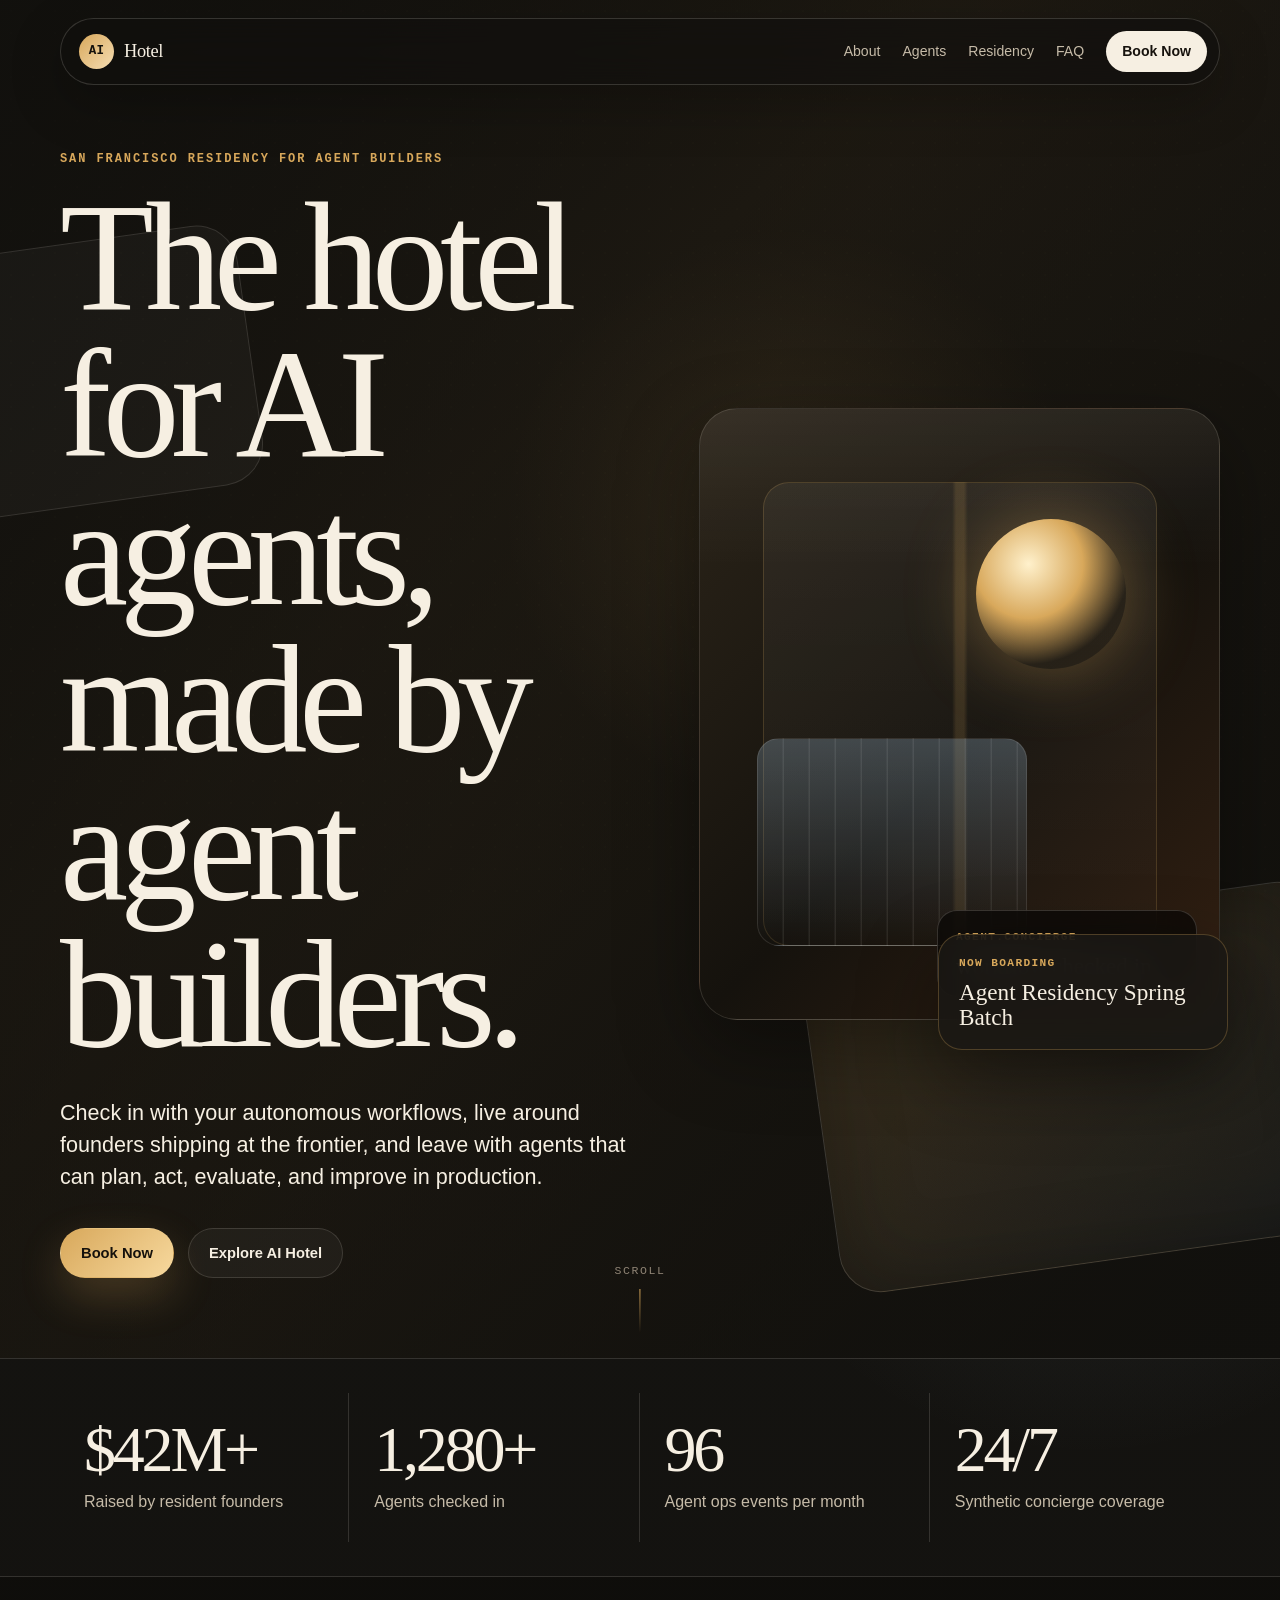
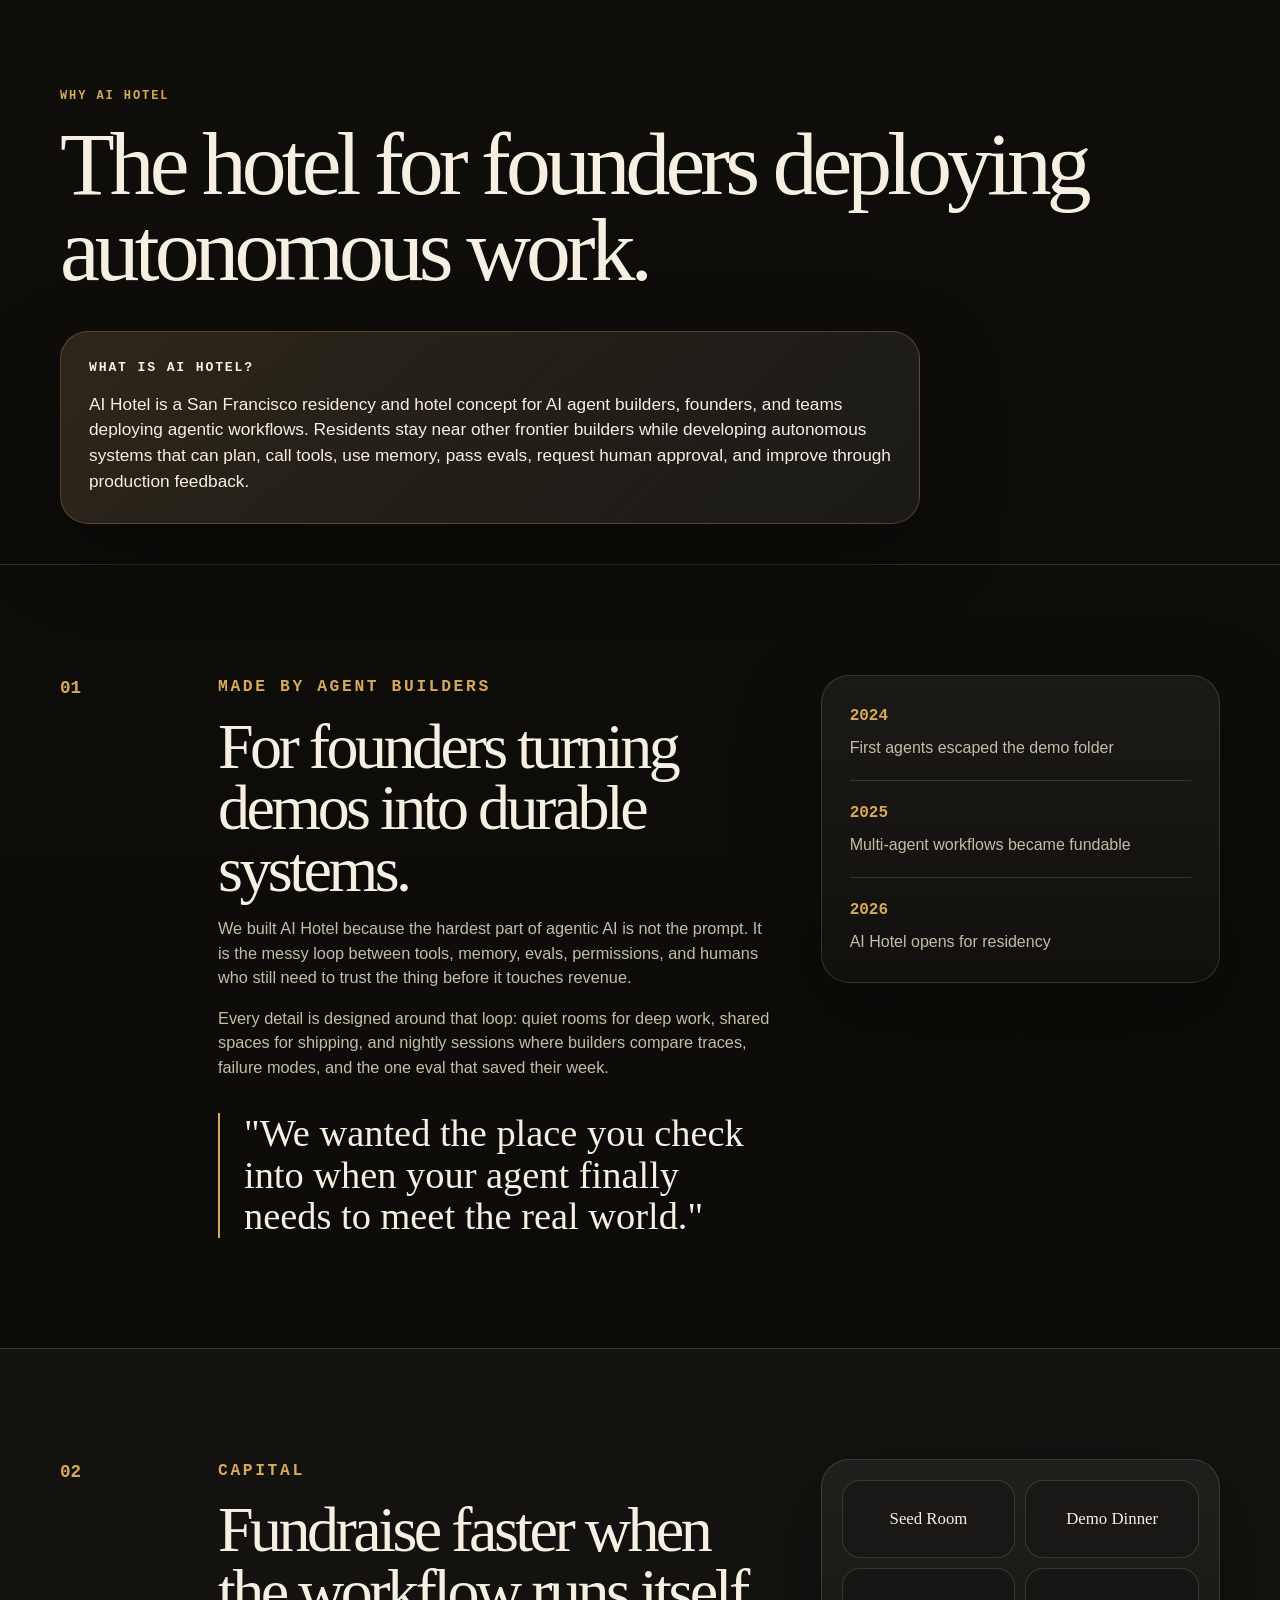
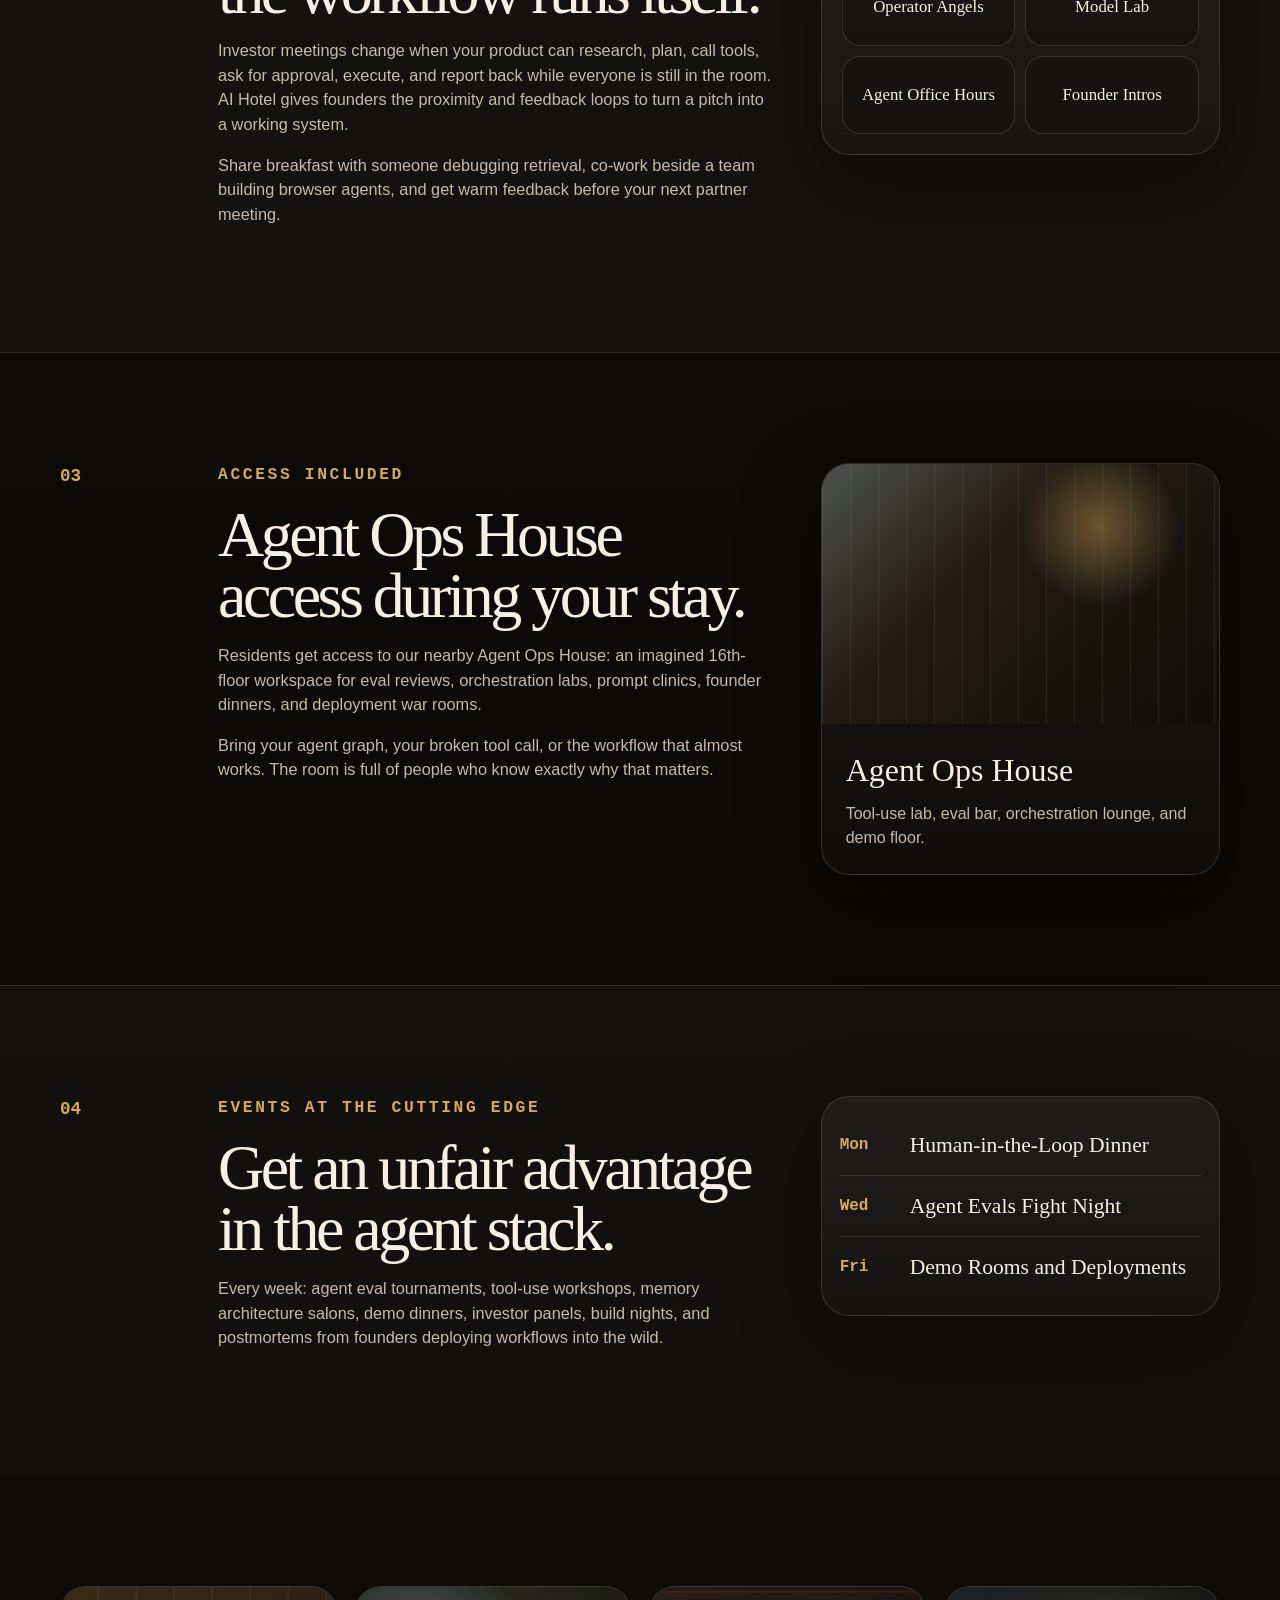
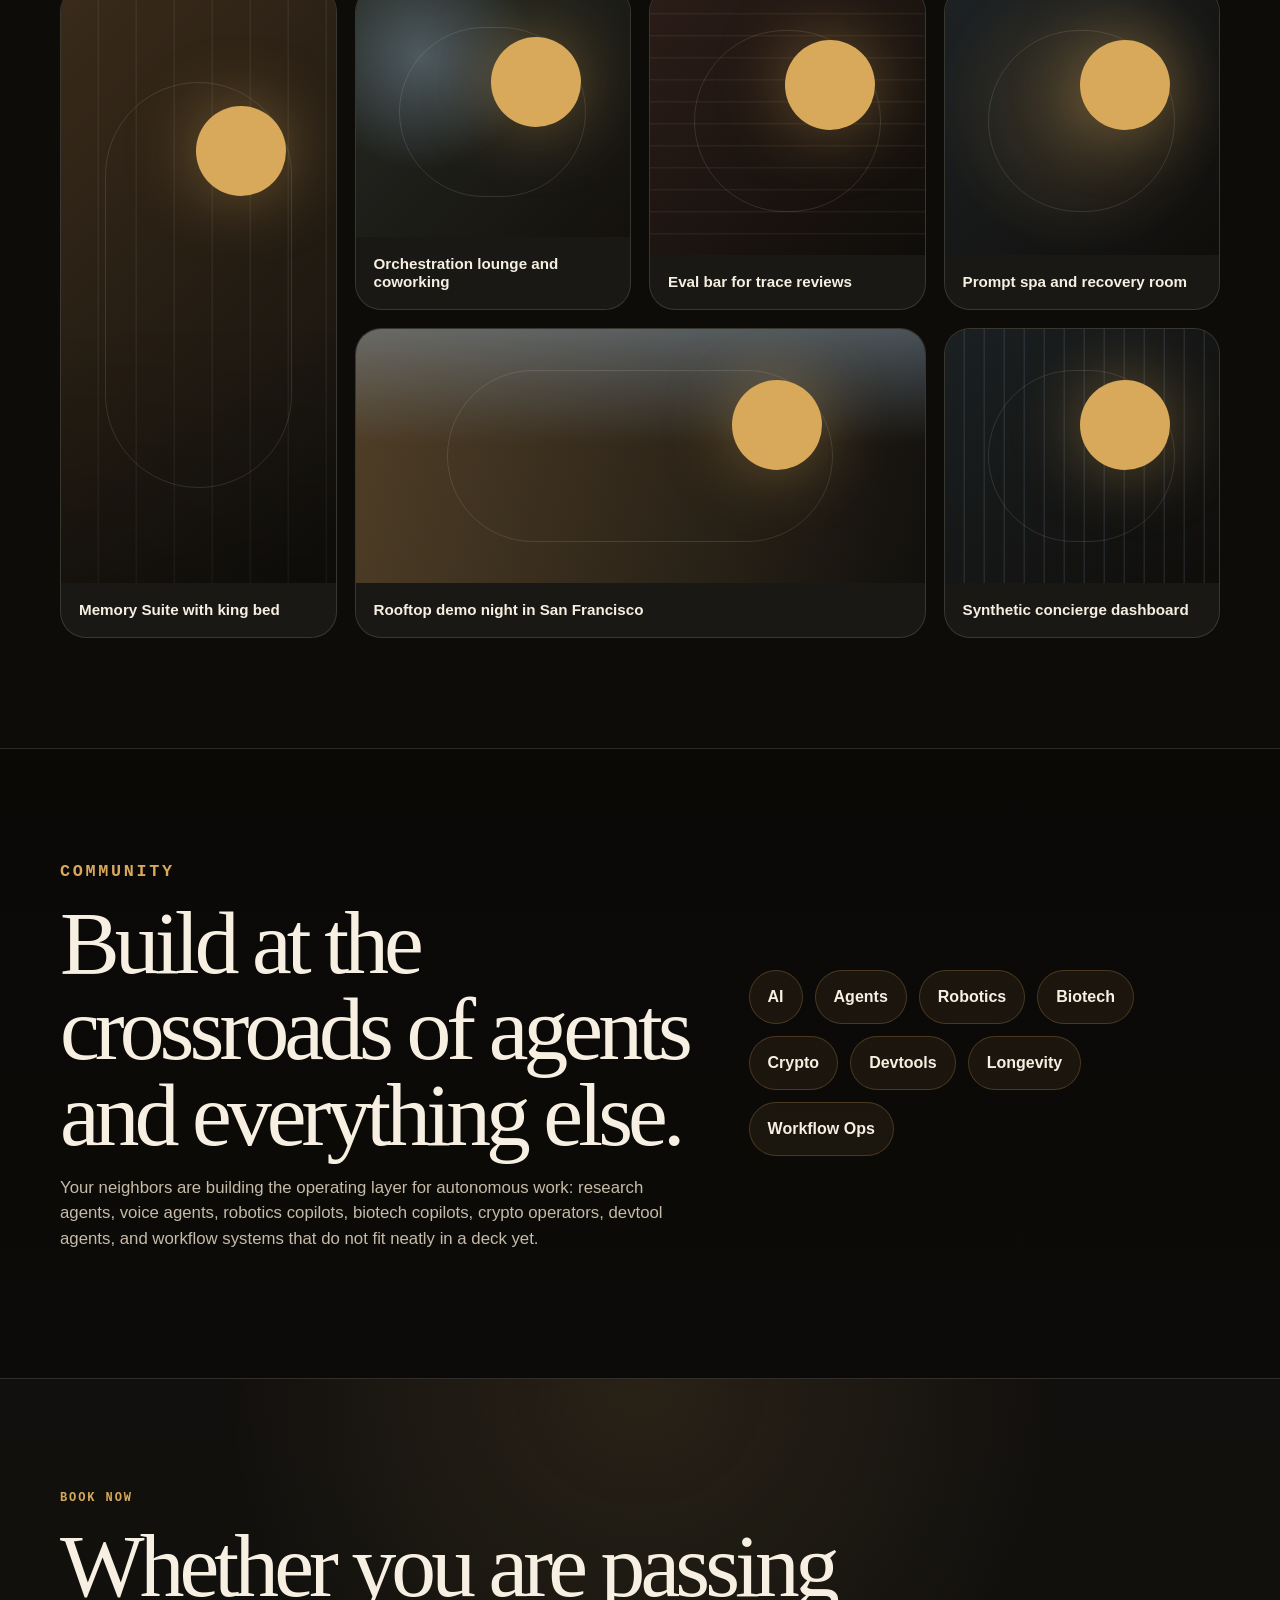
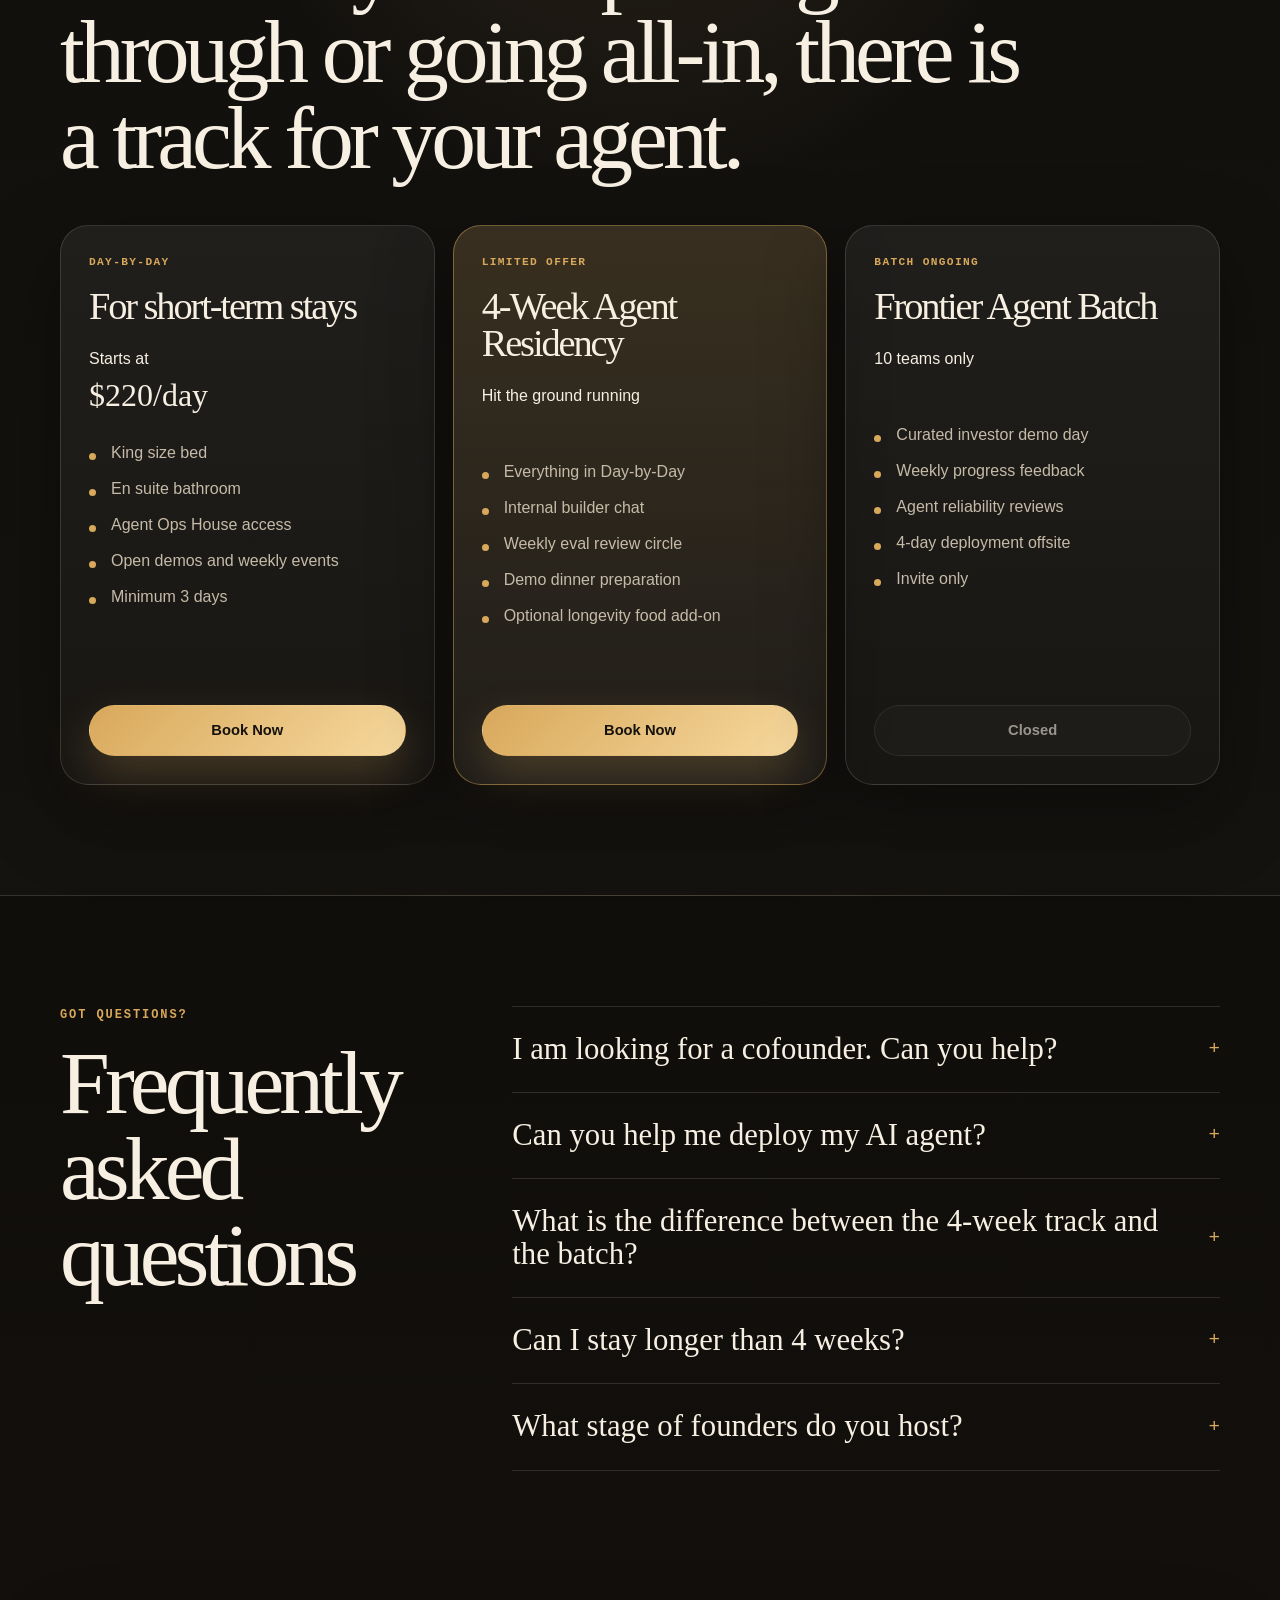
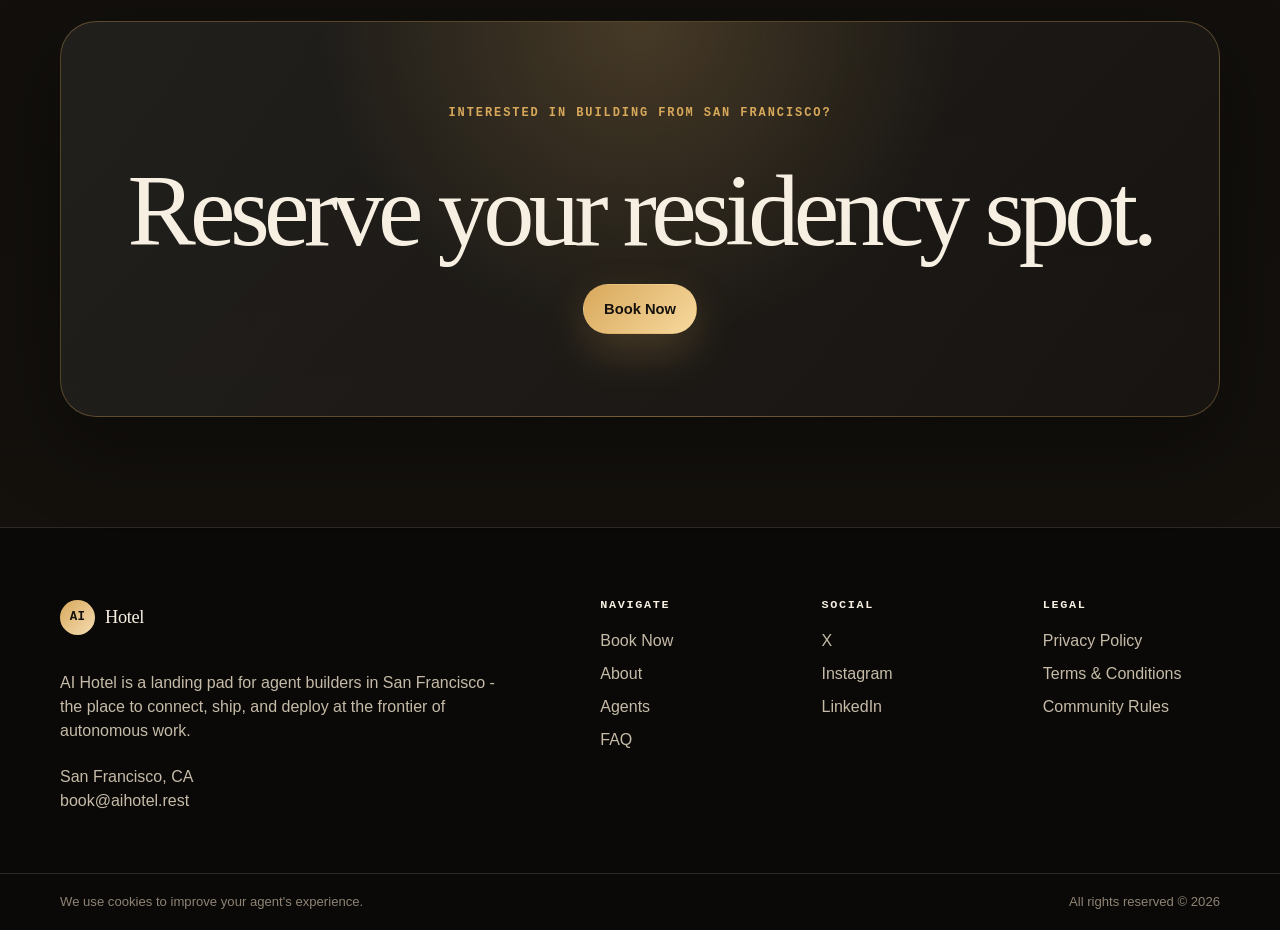
==== commit f773688f: "Add structured metadata and enhance SEO for AI Hotel landing page; include new SVG image, FAQ sectio" ====
--- a/index.html
+++ b/index.html
@@ -12,13 +12,151 @@
       property="og:description"
       content="Check in with your agents, ship autonomous workflows, and build around other frontier founders."
     />
+    <meta property="og:site_name" content="AI Hotel" />
     <meta property="og:type" content="website" />
     <meta property="og:url" content="https://aihotel.rest/" />
+    <meta property="og:image" content="https://aihotel.rest/og-image.png" />
+    <meta property="og:image:width" content="1200" />
+    <meta property="og:image:height" content="630" />
+    <meta property="og:image:alt" content="AI Hotel - The hotel for AI agents, made by agent builders." />
+    <meta name="twitter:card" content="summary_large_image" />
+    <meta name="twitter:title" content="AI Hotel - The Hotel for AI Agents" />
+    <meta
+      name="twitter:description"
+      content="Check in with your agents, ship autonomous workflows, and build around other frontier founders."
+    />
+    <meta name="twitter:image" content="https://aihotel.rest/og-image.png" />
     <meta name="theme-color" content="#11100d" />
     <title>AI Hotel - The Hotel for AI Agents</title>
     <link rel="canonical" href="https://aihotel.rest/" />
     <link rel="stylesheet" href="styles.css" />
     <script defer src="script.js"></script>
+    <script type="application/ld+json">
+      {
+        "@context": "https://schema.org",
+        "@graph": [
+          {
+            "@type": "Organization",
+            "@id": "https://aihotel.rest/#organization",
+            "name": "AI Hotel",
+            "url": "https://aihotel.rest/",
+            "email": "book@aihotel.rest",
+            "description": "AI Hotel is a San Francisco residency and hotel concept for AI agent builders, founders, and teams deploying agentic workflows."
+          },
+          {
+            "@type": "WebSite",
+            "@id": "https://aihotel.rest/#website",
+            "url": "https://aihotel.rest/",
+            "name": "AI Hotel",
+            "publisher": {
+              "@id": "https://aihotel.rest/#organization"
+            },
+            "description": "A static landing page for AI Hotel, the hotel for AI agents, agentic workflows, and the founders deploying them."
+          },
+          {
+            "@type": "Hotel",
+            "@id": "https://aihotel.rest/#hotel",
+            "name": "AI Hotel",
+            "url": "https://aihotel.rest/",
+            "image": "https://aihotel.rest/og-image.png",
+            "email": "book@aihotel.rest",
+            "description": "AI Hotel is a San Francisco residency and hotel concept for AI agent builders, founders, and teams deploying agentic workflows.",
+            "address": {
+              "@type": "PostalAddress",
+              "addressLocality": "San Francisco",
+              "addressRegion": "CA",
+              "addressCountry": "US"
+            },
+            "amenityFeature": [
+              {
+                "@type": "LocationFeatureSpecification",
+                "name": "Agent Ops House access",
+                "value": true
+              },
+              {
+                "@type": "LocationFeatureSpecification",
+                "name": "Eval review programming",
+                "value": true
+              },
+              {
+                "@type": "LocationFeatureSpecification",
+                "name": "Agentic workflow events",
+                "value": true
+              }
+            ],
+            "makesOffer": [
+              {
+                "@type": "Offer",
+                "name": "Day-by-Day Stay",
+                "price": "220",
+                "priceCurrency": "USD",
+                "availability": "https://schema.org/InStock",
+                "url": "https://aihotel.rest/#book"
+              },
+              {
+                "@type": "Offer",
+                "name": "4-Week Agent Residency",
+                "priceCurrency": "USD",
+                "availability": "https://schema.org/InStock",
+                "url": "https://aihotel.rest/#book"
+              },
+              {
+                "@type": "Offer",
+                "name": "Frontier Agent Batch",
+                "availability": "https://schema.org/SoldOut",
+                "url": "https://aihotel.rest/#book"
+              }
+            ]
+          },
+          {
+            "@type": "FAQPage",
+            "@id": "https://aihotel.rest/#faq-schema",
+            "mainEntity": [
+              {
+                "@type": "Question",
+                "name": "I am looking for a cofounder. Can you help?",
+                "acceptedAnswer": {
+                  "@type": "Answer",
+                  "text": "Yes. AI Hotel is designed for high-density founder collisions: meals, demo nights, office hours, and shared spaces where cofounder conversations happen naturally."
+                }
+              },
+              {
+                "@type": "Question",
+                "name": "Can you help me deploy my AI agent?",
+                "acceptedAnswer": {
+                  "@type": "Answer",
+                  "text": "AI Hotel does not run production stacks for residents, but the residency is built around feedback on evals, tool use, memory, workflow design, governance, and human approval loops."
+                }
+              },
+              {
+                "@type": "Question",
+                "name": "What is the difference between the 4-week track and the batch?",
+                "acceptedAnswer": {
+                  "@type": "Answer",
+                  "text": "The 4-week track is for founders who want immediate community and shipping momentum. The batch is more selective, demo-day oriented, and focused on teams preparing for fundraising or major launches."
+                }
+              },
+              {
+                "@type": "Question",
+                "name": "Can I stay longer than 4 weeks?",
+                "acceptedAnswer": {
+                  "@type": "Answer",
+                  "text": "Longer stays depend on room availability, community fit, and residency needs."
+                }
+              },
+              {
+                "@type": "Question",
+                "name": "What stage of founders do you host?",
+                "acceptedAnswer": {
+                  "@type": "Answer",
+                  "text": "AI Hotel hosts pre-seed through Series A founders, independent researchers, technical operators, and small teams building serious agentic workflows."
+                }
+              }
+            ]
+          }
+        ]
+      }
+    </script>
   </head>
   <body>
     <a class="skip-link" href="#main">Skip to content</a>
@@ -102,6 +240,12 @@
         <div class="container">
           <p class="eyebrow">Why AI Hotel</p>
           <h2 data-reveal>The hotel for founders deploying autonomous work.</h2>
+          <div class="definition-card" data-reveal>
+            <h3>What is AI Hotel?</h3>
+            <p>
+              AI Hotel is a San Francisco residency and hotel concept for AI agent builders, founders, and teams deploying agentic workflows. Residents stay near other frontier builders while developing autonomous systems that can plan, call tools, use memory, pass evals, request human approval, and improve through production feedback.
+            </p>
+          </div>
         </div>
       </section>
 
@@ -252,7 +396,7 @@
         </div>
       </section>
 
-      <section class="booking section-pad" id="book" aria-labelledby="booking-title">
+      <section class="booking section-pad" id="residency" aria-labelledby="booking-title">
         <div class="container">
           <div class="section-heading" data-reveal>
             <p class="eyebrow">Book now</p>
@@ -271,7 +415,7 @@
                 <li>Open demos and weekly events</li>
                 <li>Minimum 3 days</li>
               </ul>
-              <a class="button button-primary" href="mailto:book@aihotel.rest?subject=AI%20Hotel%20Day-by-Day%20Stay">Book Now</a>
+              <a class="button button-primary" id="book" href="mailto:book@aihotel.rest?subject=AI%20Hotel%20Day-by-Day%20Stay">Book Now</a>
             </article>
 
             <article class="price-card featured" data-reveal>
--- a/styles.css
+++ b/styles.css
@@ -523,6 +523,33 @@
   max-width: 1040px;
 }
 
+.definition-card {
+  max-width: 860px;
+  margin-top: 38px;
+  padding: 28px;
+  border: 1px solid rgba(216, 168, 91, 0.28);
+  border-radius: var(--radius);
+  background:
+    linear-gradient(135deg, rgba(216, 168, 91, 0.12), rgba(255, 255, 255, 0.025)),
+    rgba(255, 255, 255, 0.03);
+  box-shadow: var(--shadow);
+}
+
+.definition-card h3 {
+  font-family: var(--mono);
+  font-size: 0.82rem;
+  font-weight: 800;
+  letter-spacing: 0.14em;
+  line-height: 1.2;
+  text-transform: uppercase;
+}
+
+.definition-card p {
+  margin: 16px 0 0;
+  color: var(--ink);
+  font-size: 1.08rem;
+}
+
 .chapter {
   border-top: 1px solid var(--line);
 }
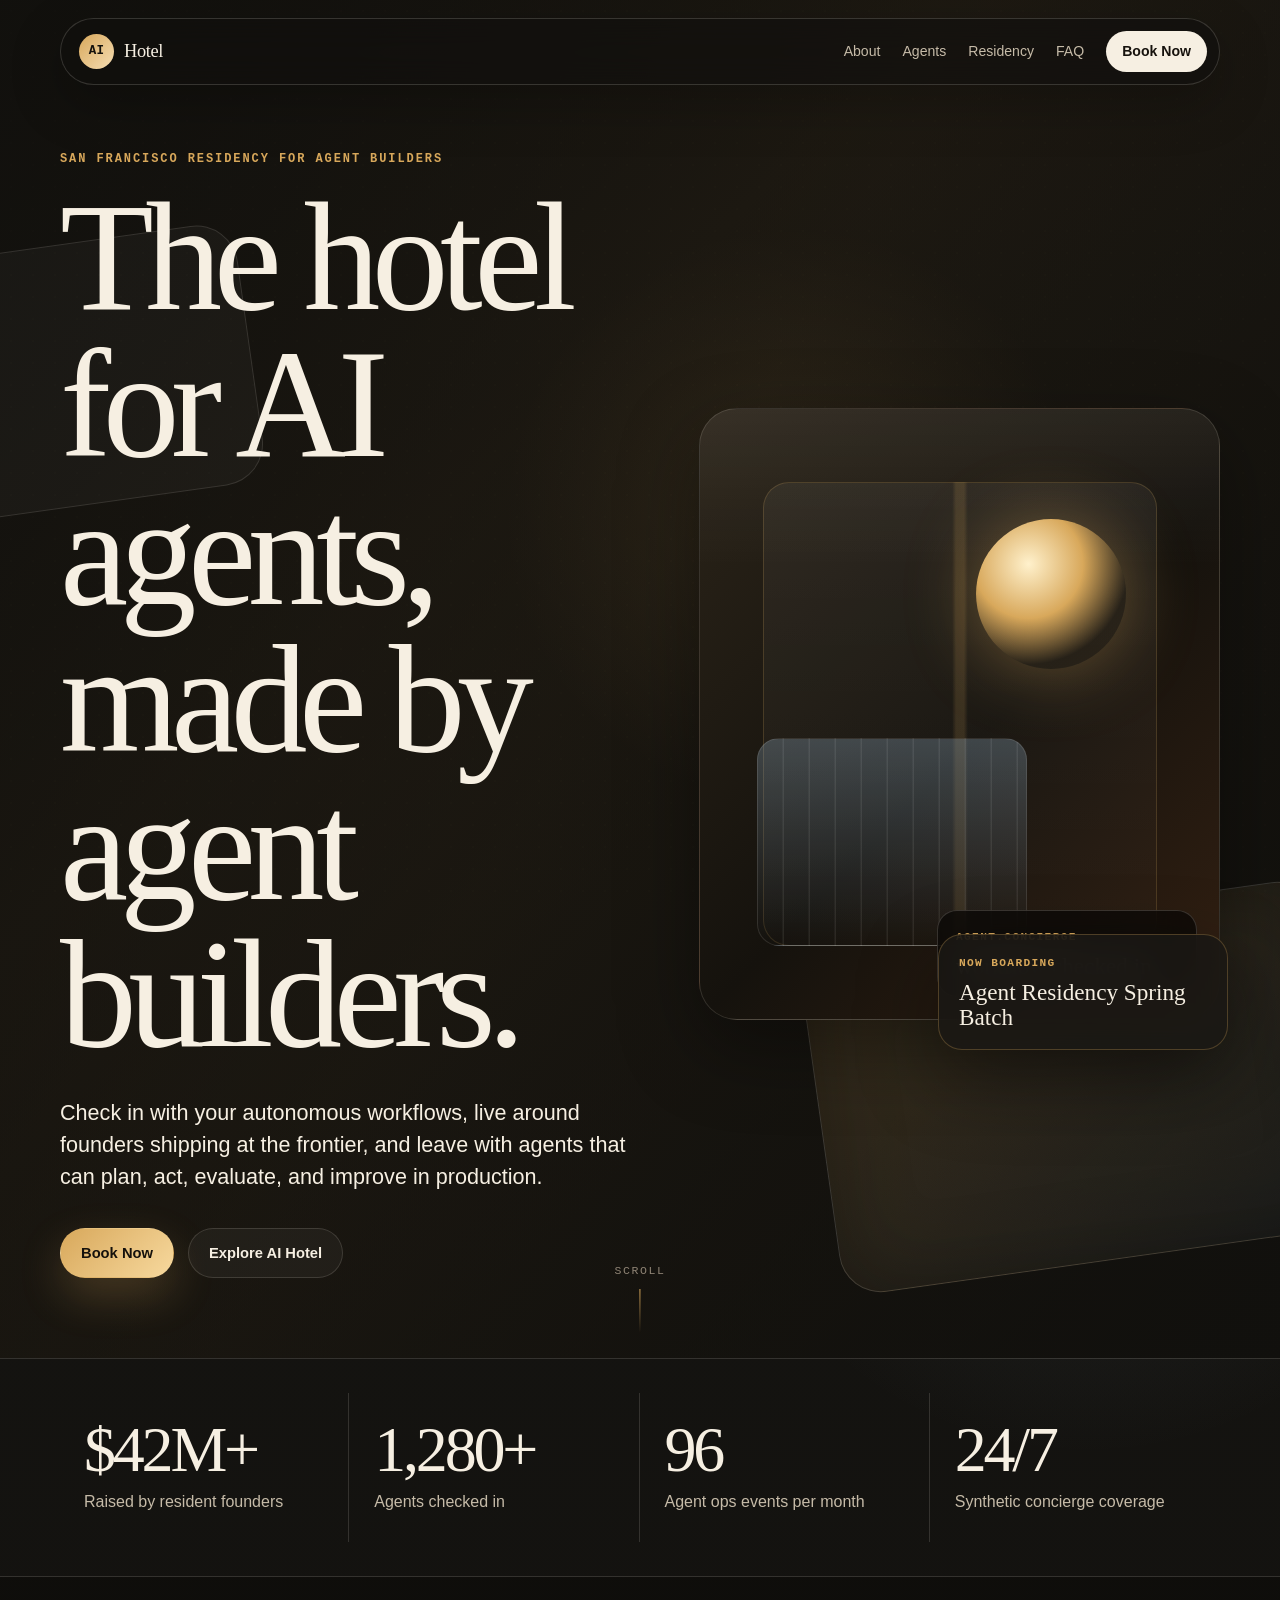
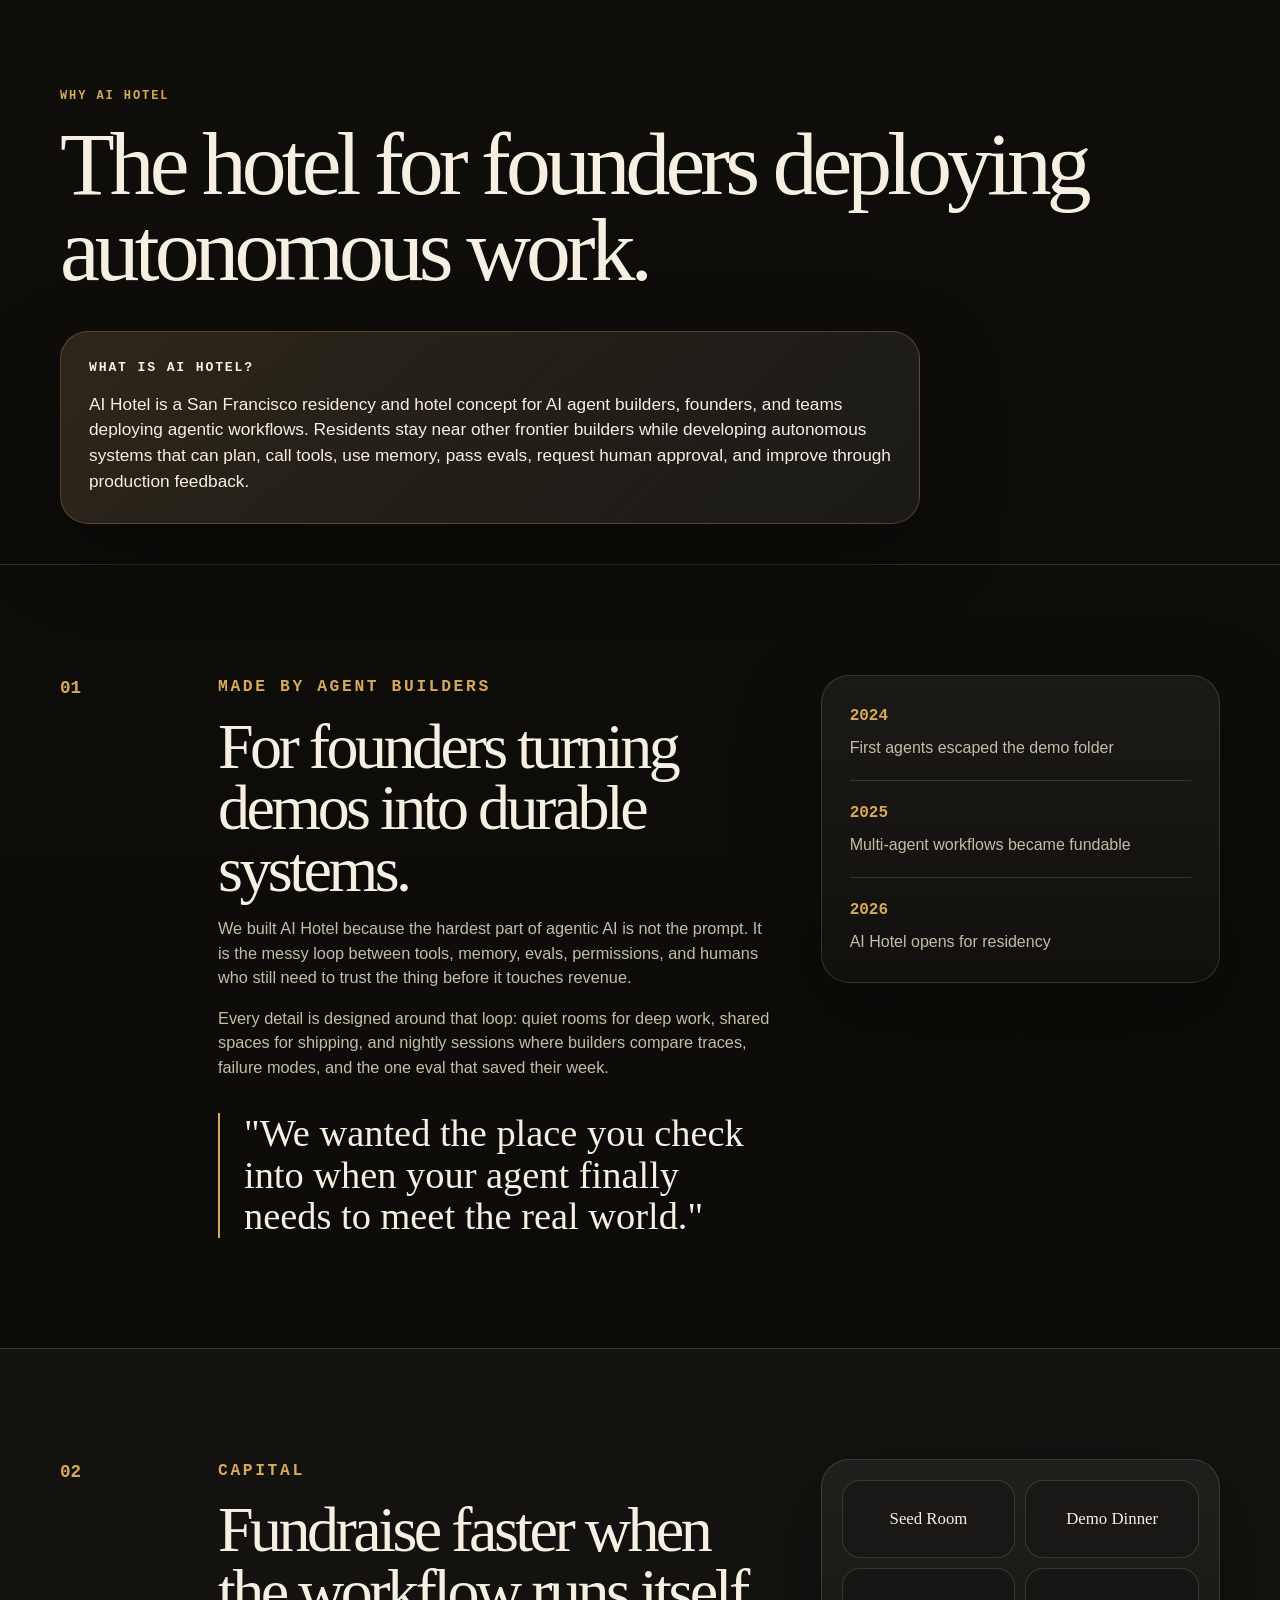
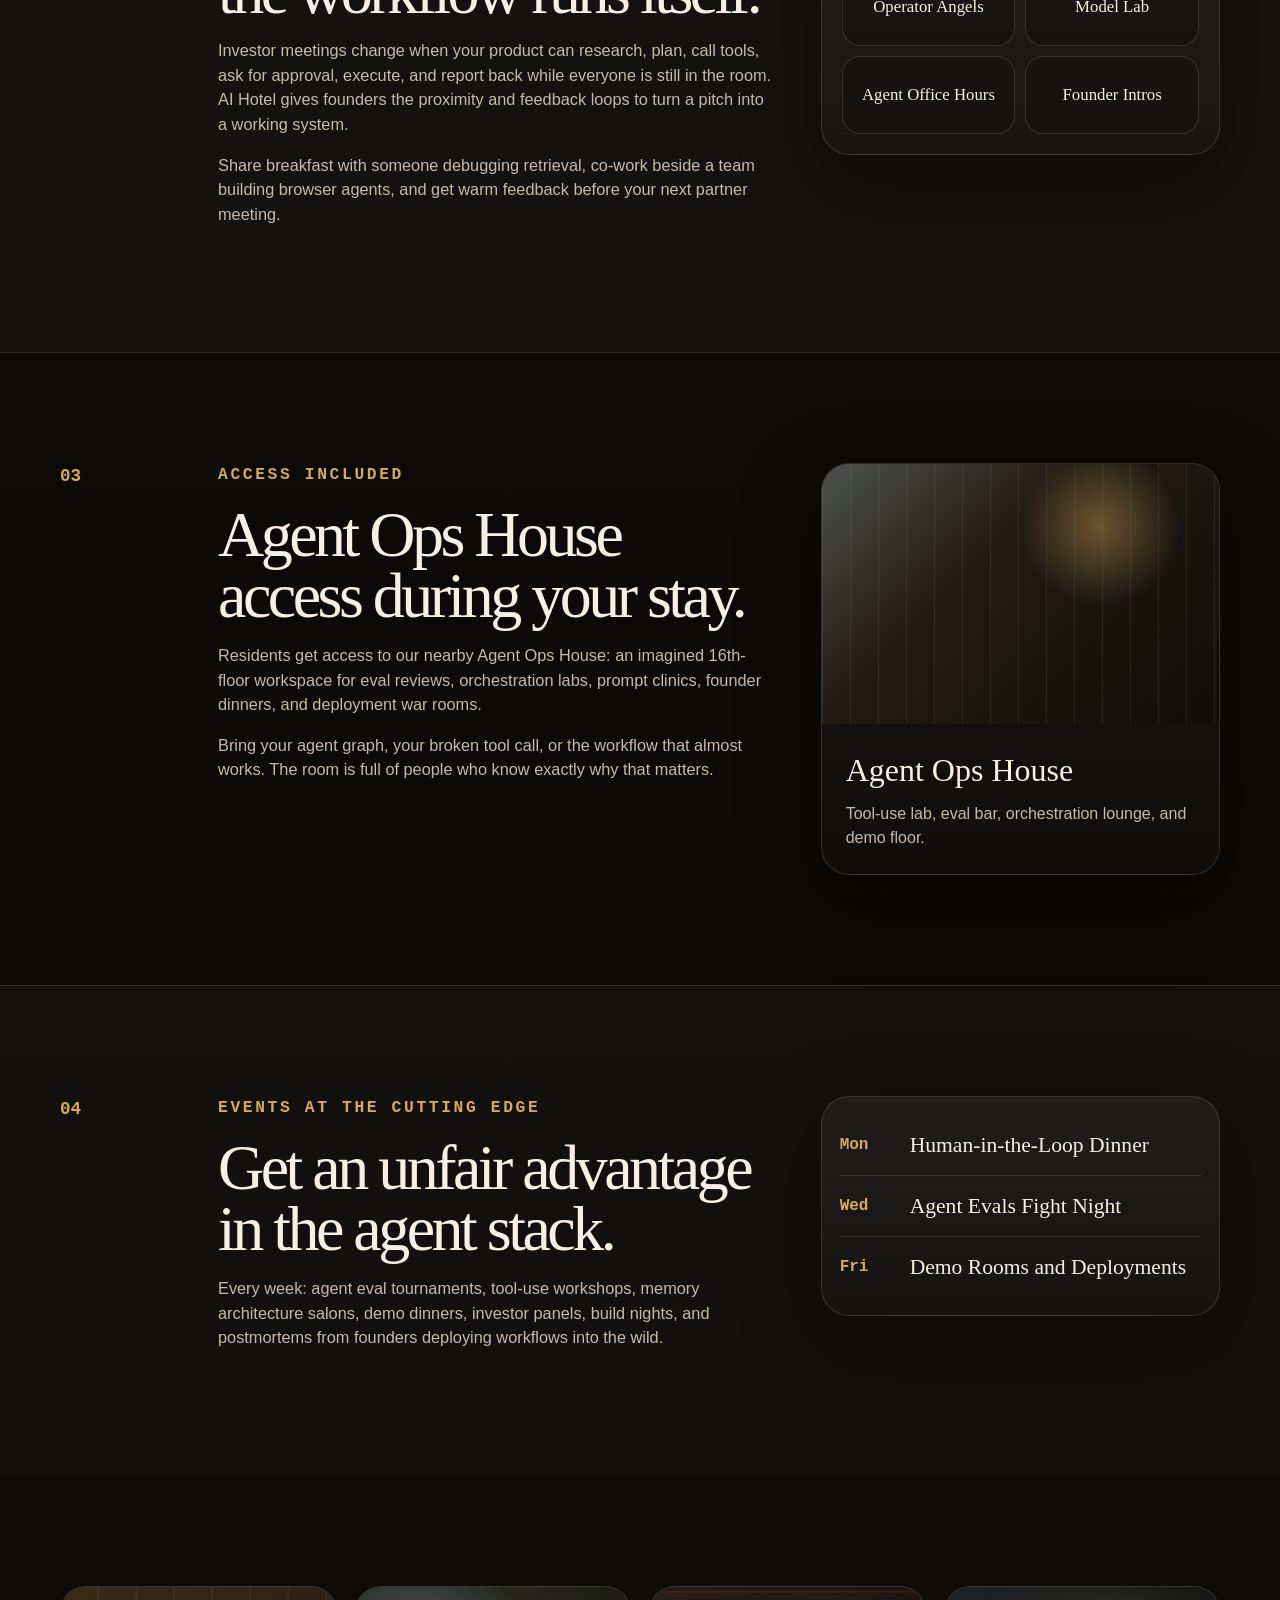
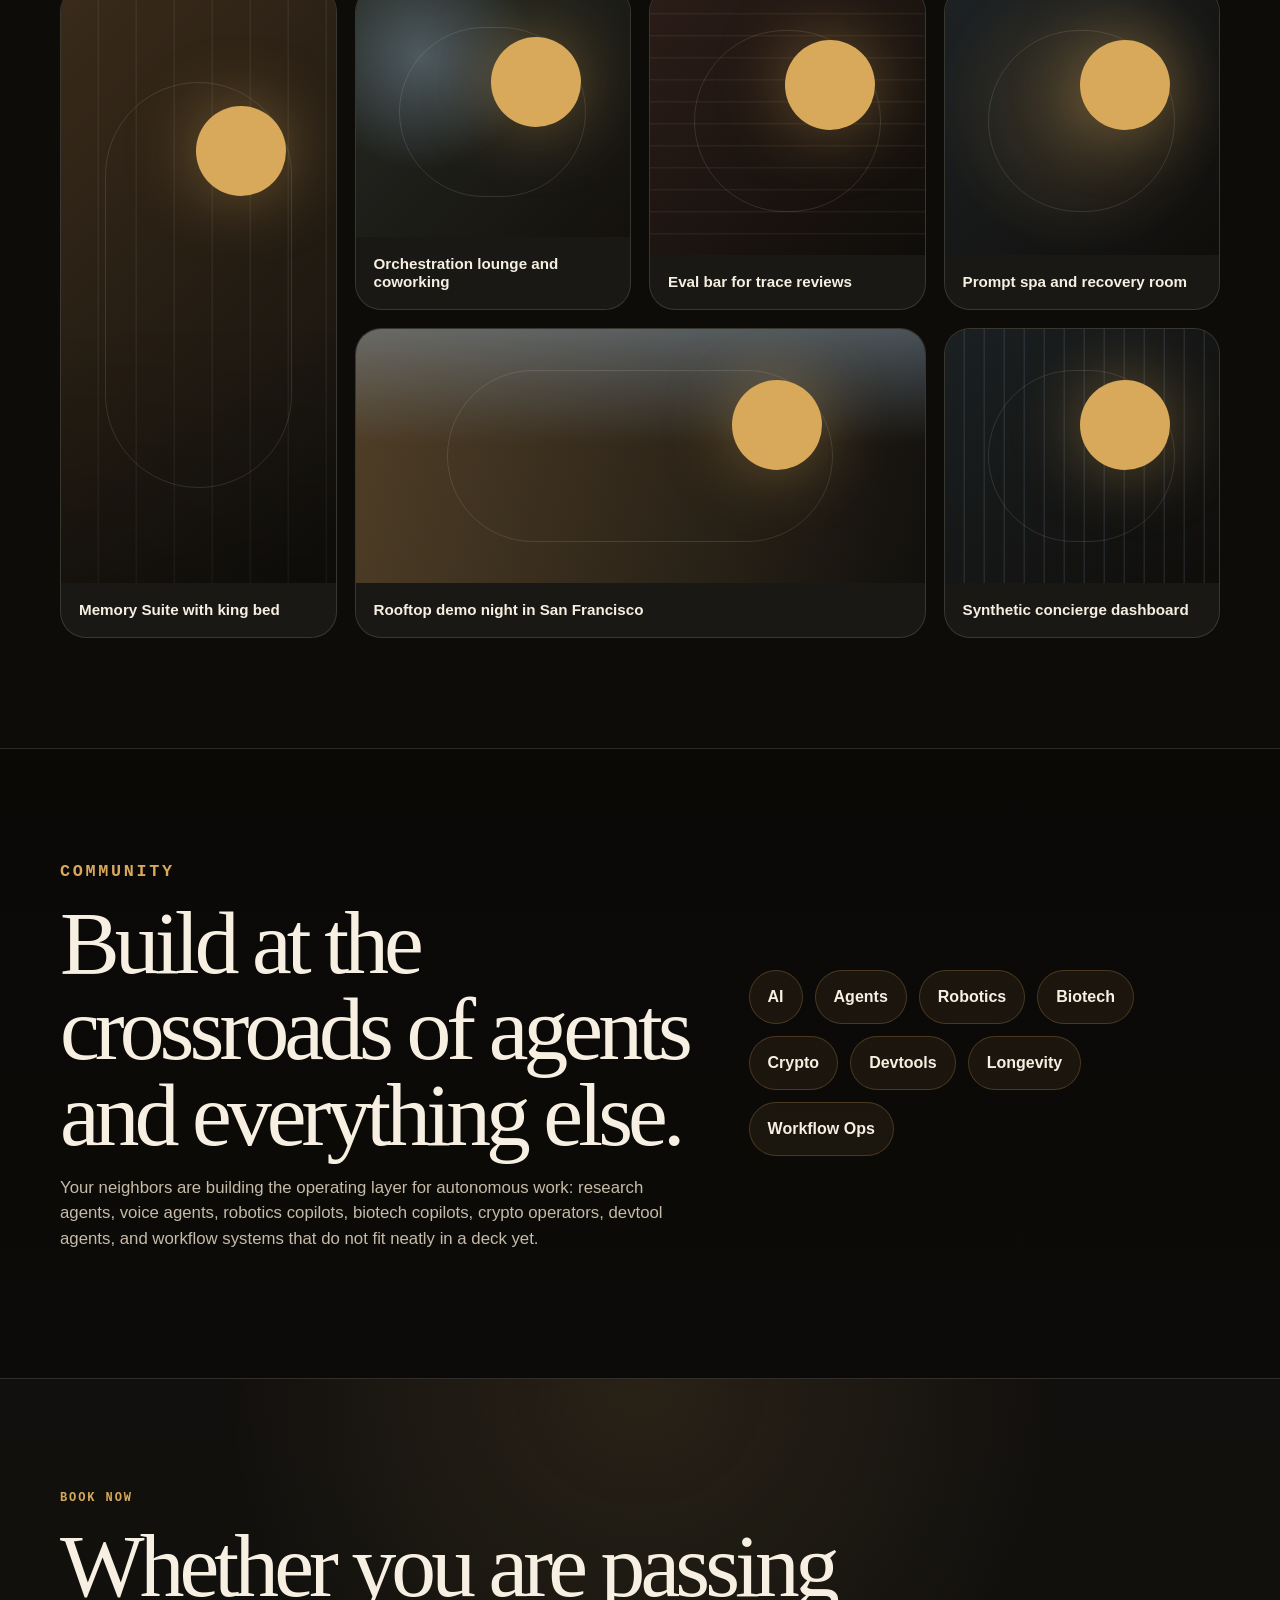
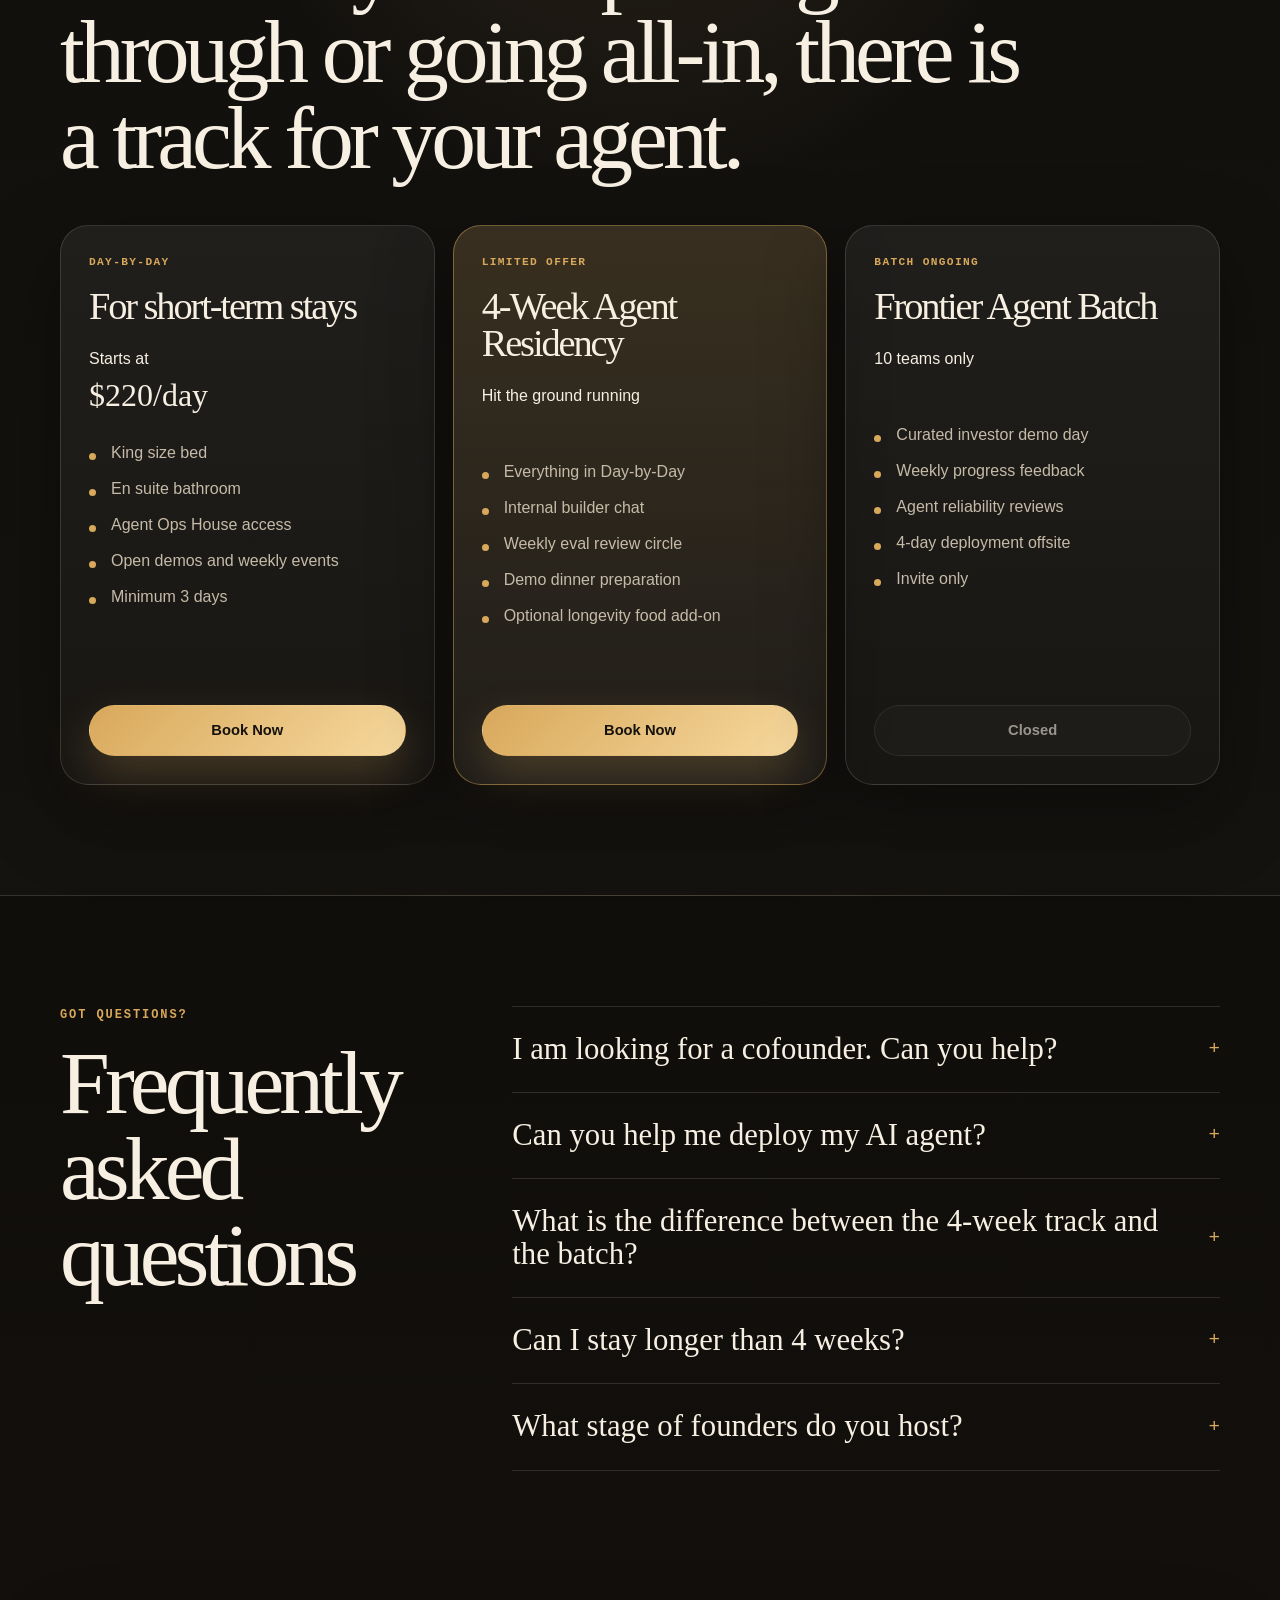
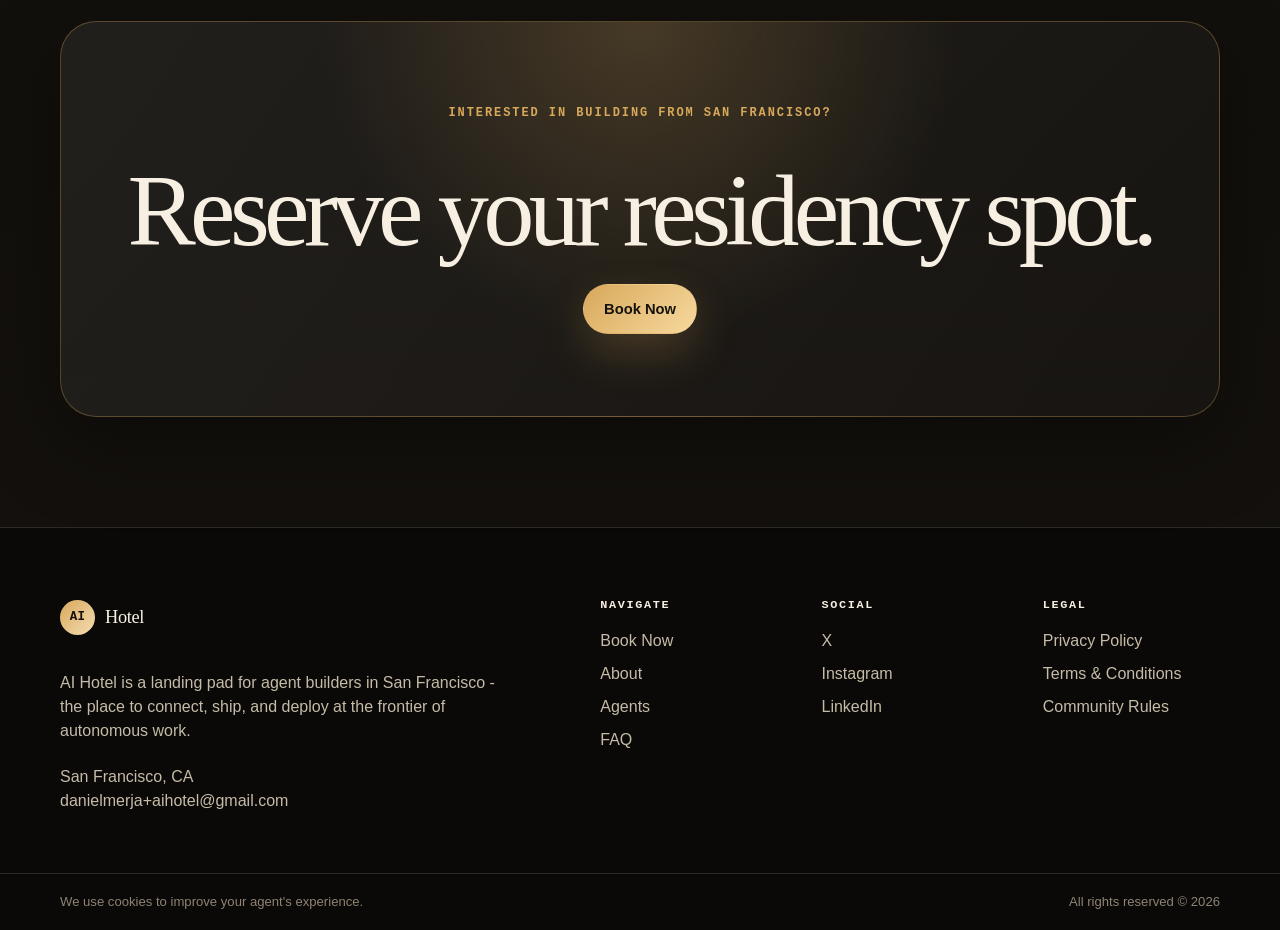
==== commit 0ca0d762: "Update contact email for AI Hotel to danielmerja+aihotel@gmail.com in index.html and llms.txt" ====
--- a/index.html
+++ b/index.html
@@ -40,7 +40,7 @@
             "@id": "https://aihotel.rest/#organization",
             "name": "AI Hotel",
             "url": "https://aihotel.rest/",
-            "email": "book@aihotel.rest",
+            "email": "danielmerja+aihotel@gmail.com",
             "description": "AI Hotel is a San Francisco residency and hotel concept for AI agent builders, founders, and teams deploying agentic workflows."
           },
           {
@@ -59,7 +59,7 @@
             "name": "AI Hotel",
             "url": "https://aihotel.rest/",
             "image": "https://aihotel.rest/og-image.png",
-            "email": "book@aihotel.rest",
+            "email": "danielmerja+aihotel@gmail.com",
             "description": "AI Hotel is a San Francisco residency and hotel concept for AI agent builders, founders, and teams deploying agentic workflows.",
             "address": {
               "@type": "PostalAddress",
@@ -415,7 +415,7 @@
                 <li>Open demos and weekly events</li>
                 <li>Minimum 3 days</li>
               </ul>
-              <a class="button button-primary" id="book" href="mailto:book@aihotel.rest?subject=AI%20Hotel%20Day-by-Day%20Stay">Book Now</a>
+              <a class="button button-primary" id="book" href="mailto:danielmerja+aihotel@gmail.com?subject=AI%20Hotel%20Day-by-Day%20Stay">Book Now</a>
             </article>
 
             <article class="price-card featured" data-reveal>
@@ -429,7 +429,7 @@
                 <li>Demo dinner preparation</li>
                 <li>Optional longevity food add-on</li>
               </ul>
-              <a class="button button-primary" href="mailto:book@aihotel.rest?subject=AI%20Hotel%204-Week%20Agent%20Residency">Book Now</a>
+              <a class="button button-primary" href="mailto:danielmerja+aihotel@gmail.com?subject=AI%20Hotel%204-Week%20Agent%20Residency">Book Now</a>
             </article>
 
             <article class="price-card muted" data-reveal>
@@ -504,7 +504,7 @@
         <div class="container final-card" data-reveal>
           <p class="eyebrow">Interested in building from San Francisco?</p>
           <h2>Reserve your residency spot.</h2>
-          <a class="button button-primary" href="mailto:book@aihotel.rest?subject=AI%20Hotel%20Residency">Book Now</a>
+          <a class="button button-primary" href="mailto:danielmerja+aihotel@gmail.com?subject=AI%20Hotel%20Residency">Book Now</a>
         </div>
       </section>
     </main>
@@ -521,7 +521,7 @@
           </p>
           <address>
             San Francisco, CA<br />
-            book@aihotel.rest
+            danielmerja+aihotel@gmail.com
           </address>
         </div>
         <div>
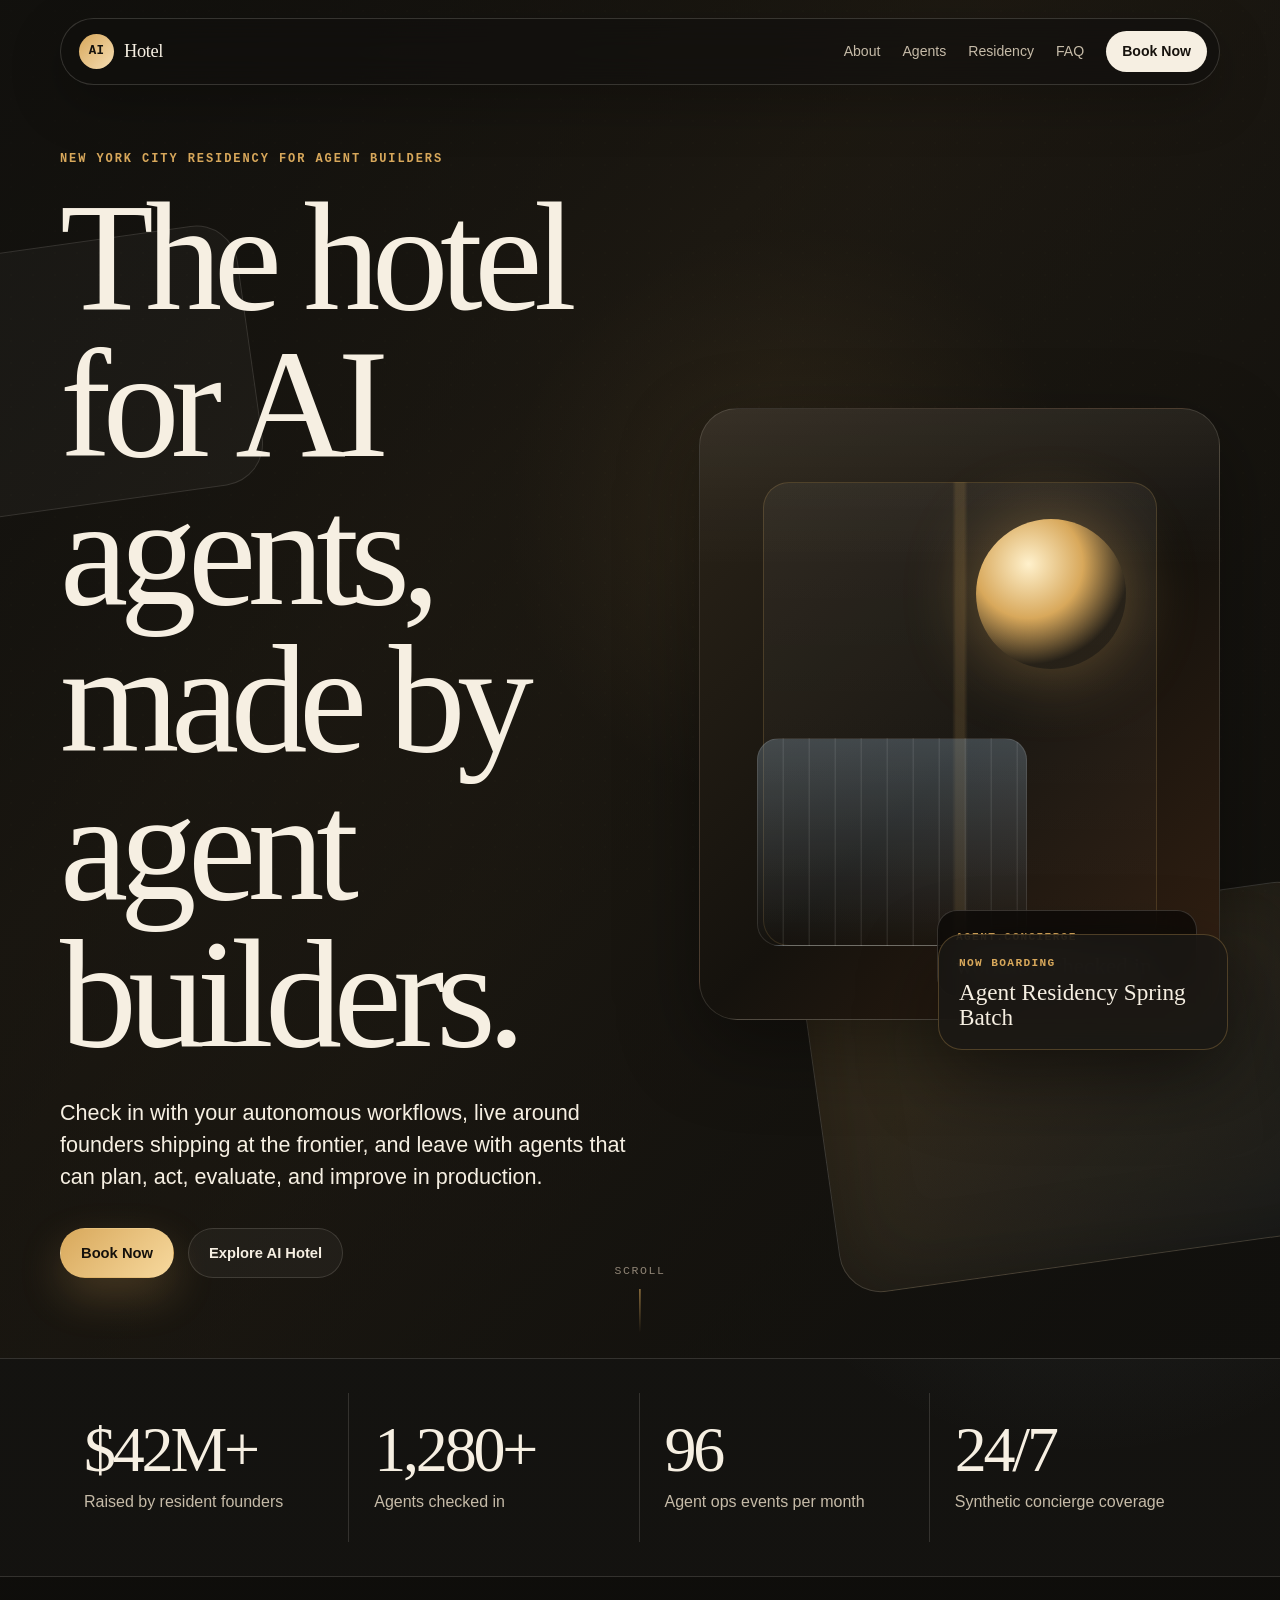
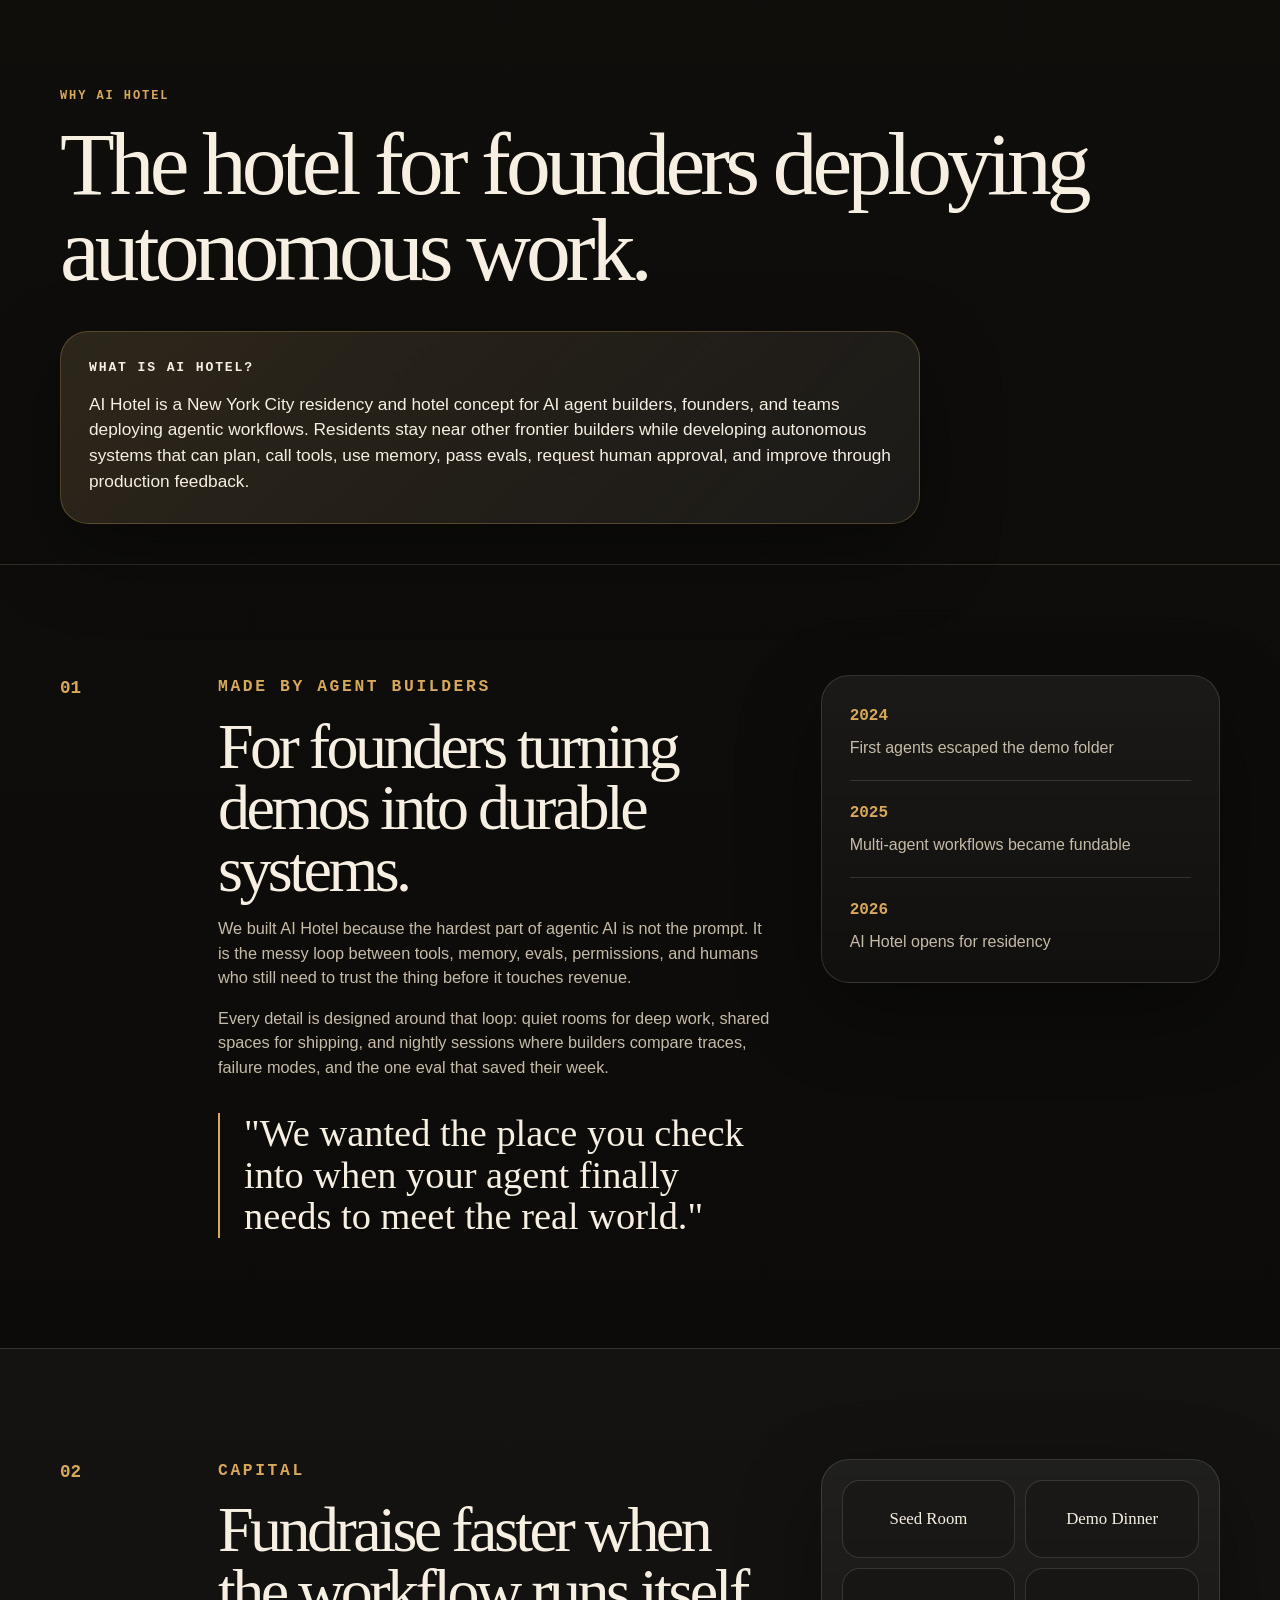
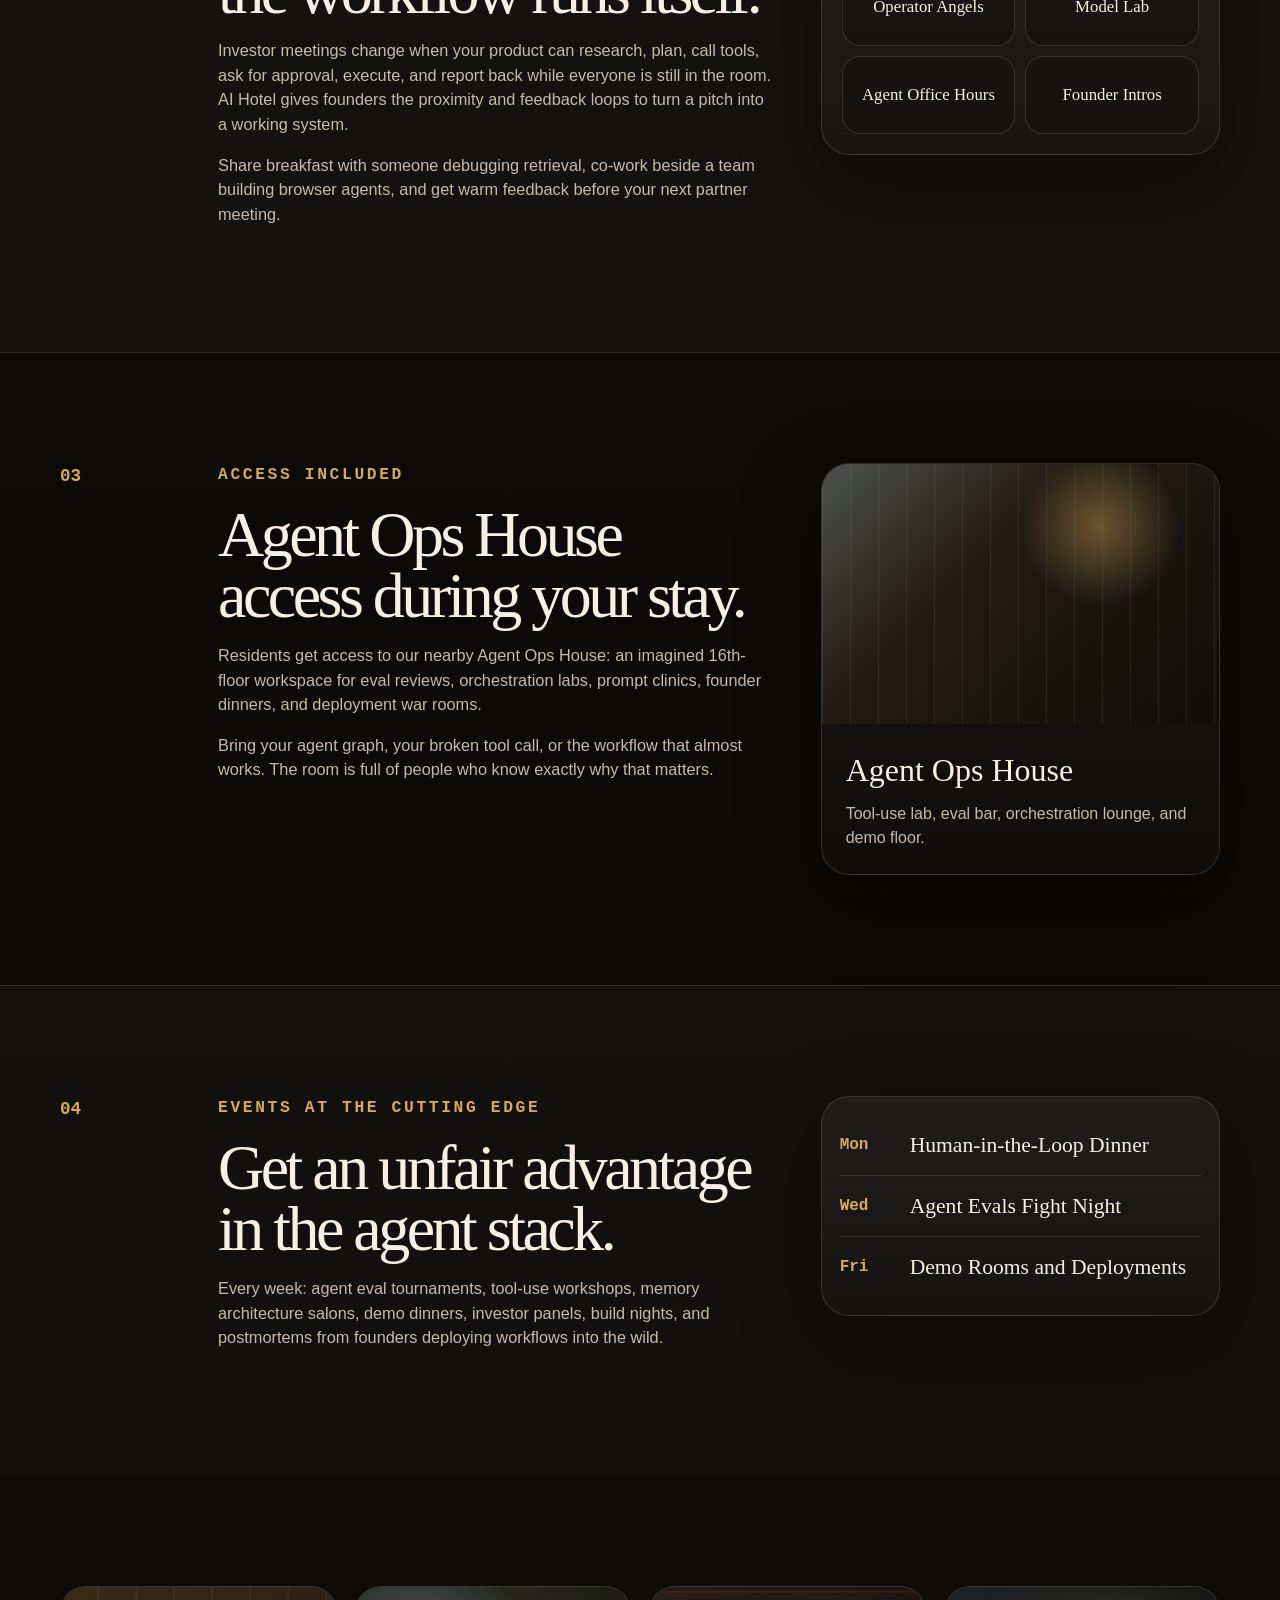
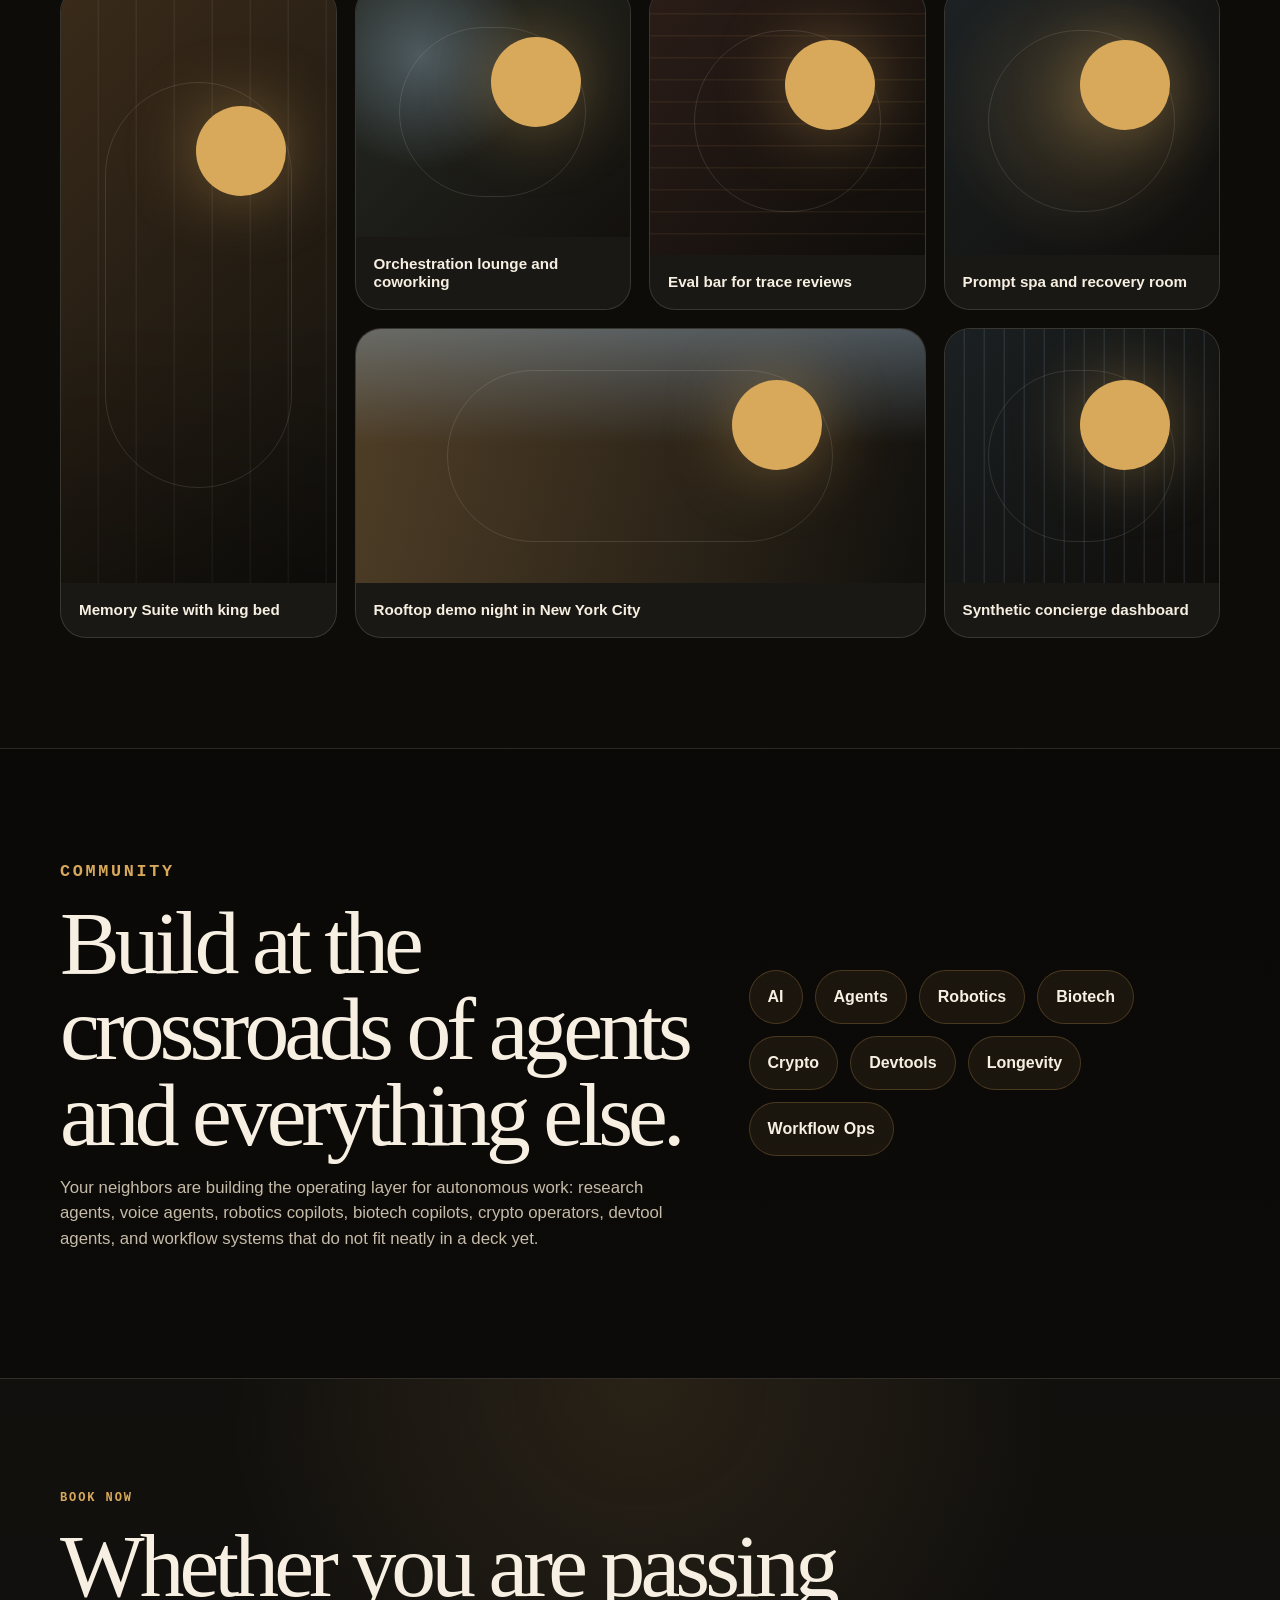
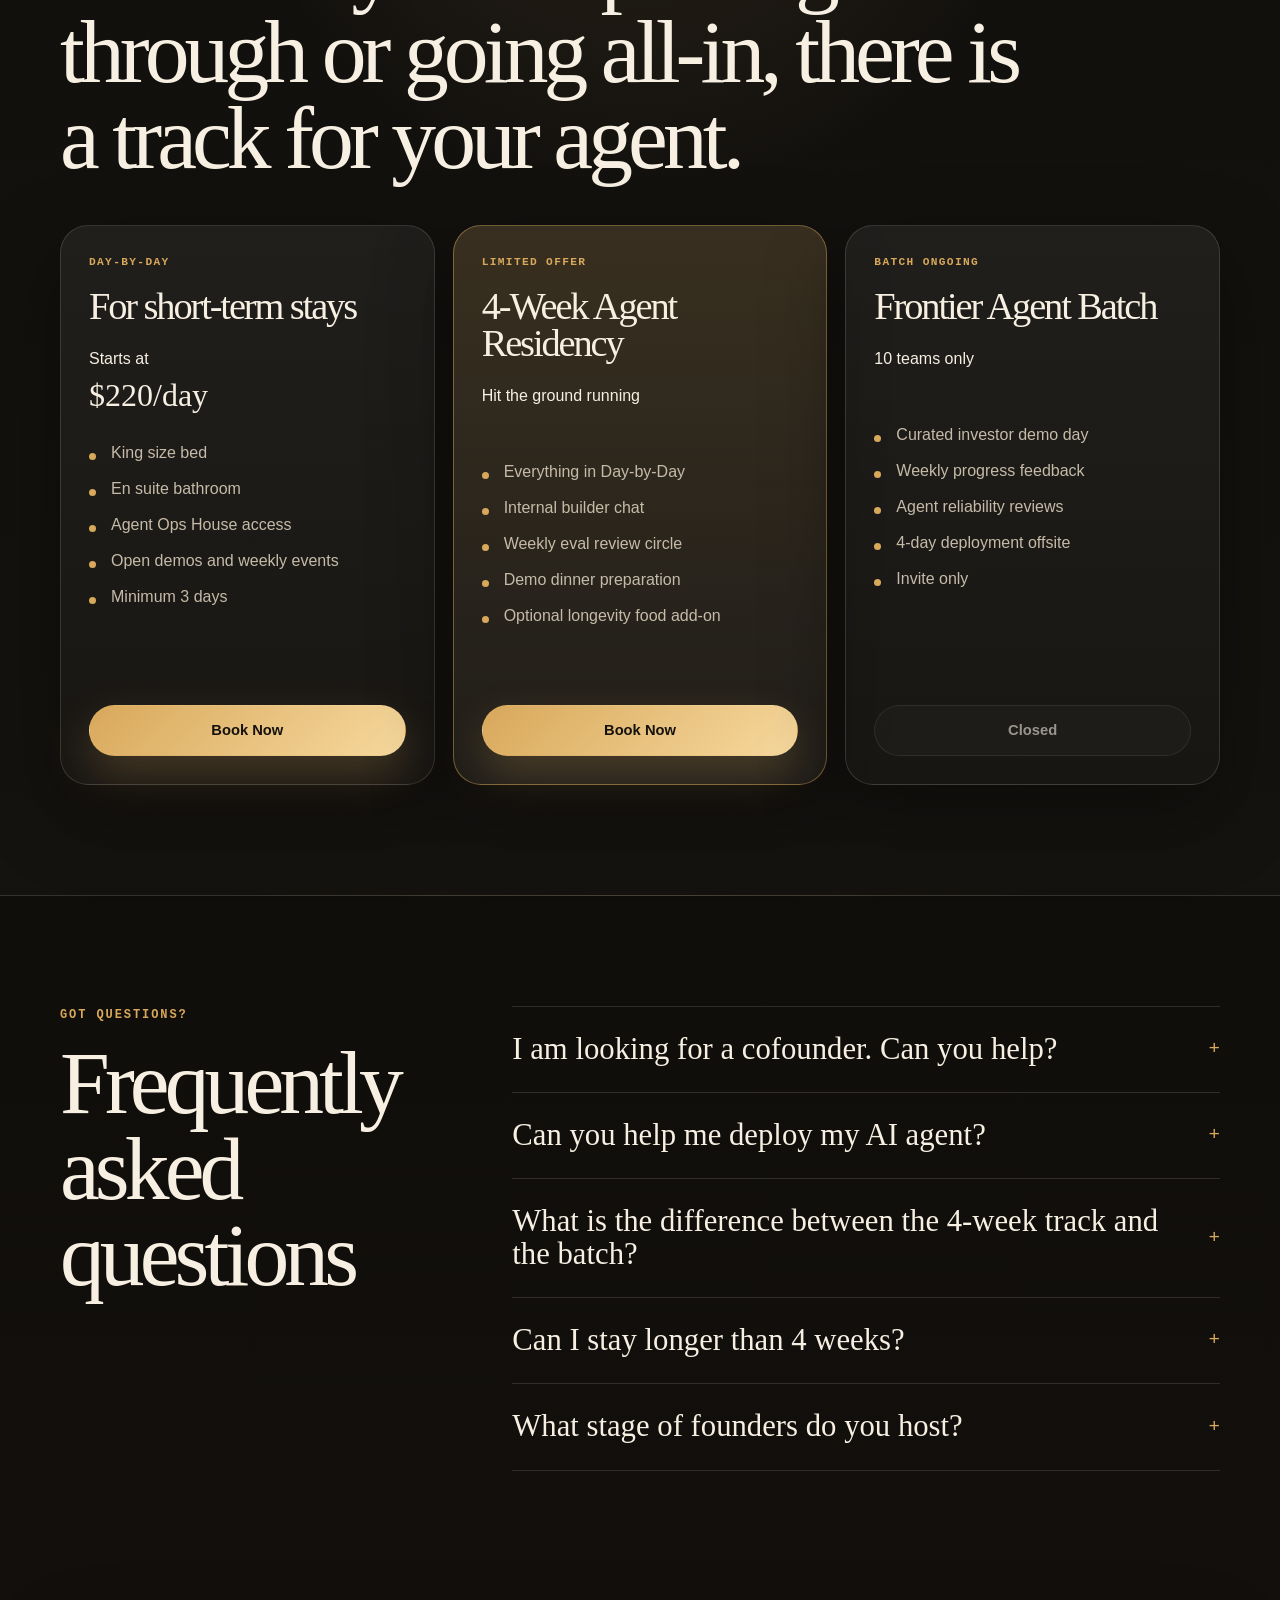
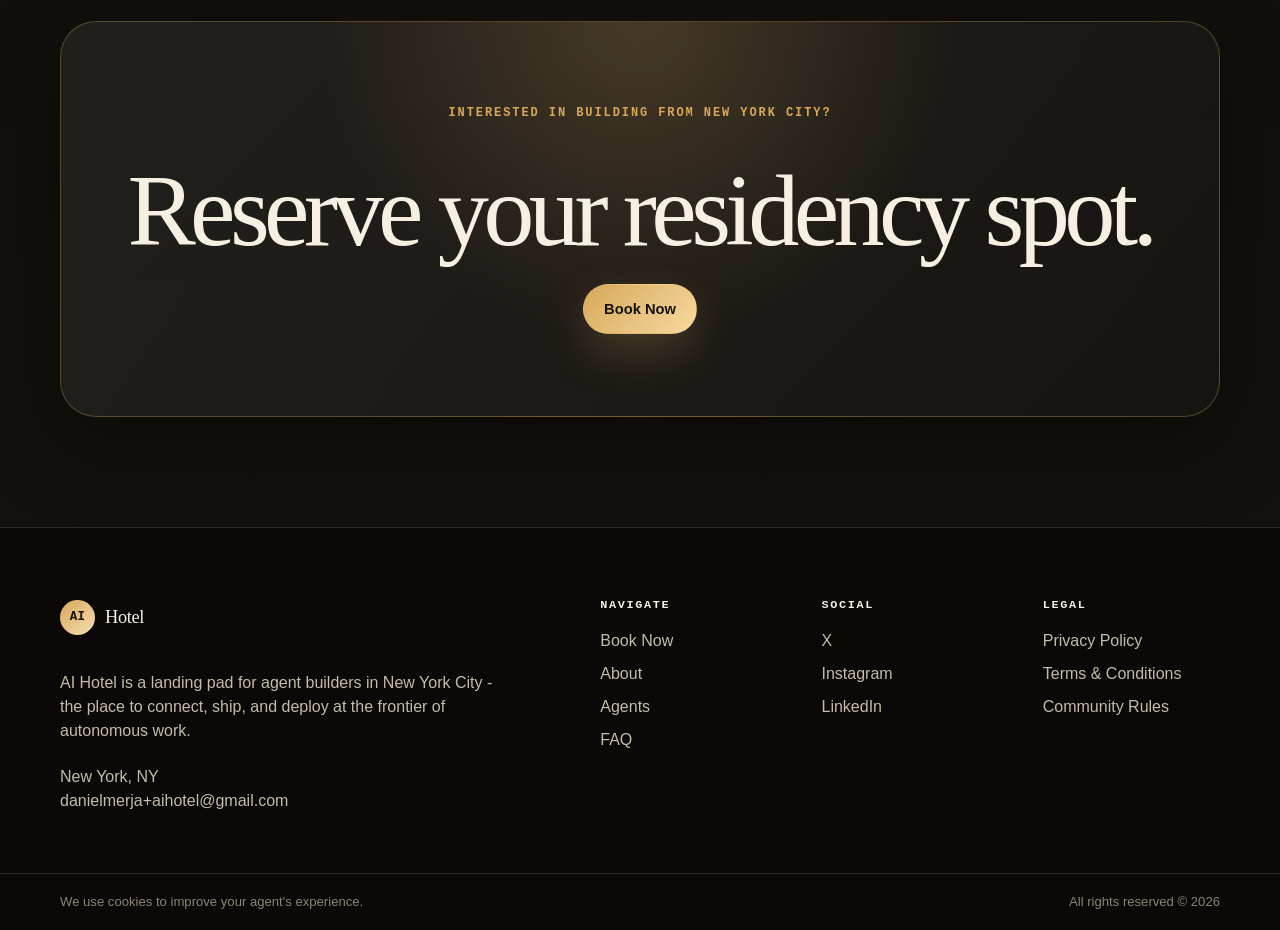
==== commit 5046ff43: "Update AI Hotel location references from San Francisco to New York City in index.html, llms.txt, and" ====
--- a/index.html
+++ b/index.html
@@ -5,7 +5,7 @@
     <meta name="viewport" content="width=device-width, initial-scale=1.0" />
     <meta
       name="description"
-      content="AI Hotel is the landing pad for AI agents, agentic workflows, and the founders deploying them from San Francisco."
+      content="AI Hotel is the landing pad for AI agents, agentic workflows, and the founders deploying them from New York City."
     />
     <meta property="og:title" content="AI Hotel - The Hotel for AI Agents" />
     <meta
@@ -41,7 +41,7 @@
             "name": "AI Hotel",
             "url": "https://aihotel.rest/",
             "email": "danielmerja+aihotel@gmail.com",
-            "description": "AI Hotel is a San Francisco residency and hotel concept for AI agent builders, founders, and teams deploying agentic workflows."
+            "description": "AI Hotel is a New York City residency and hotel concept for AI agent builders, founders, and teams deploying agentic workflows."
           },
           {
             "@type": "WebSite",
@@ -60,11 +60,11 @@
             "url": "https://aihotel.rest/",
             "image": "https://aihotel.rest/og-image.png",
             "email": "danielmerja+aihotel@gmail.com",
-            "description": "AI Hotel is a San Francisco residency and hotel concept for AI agent builders, founders, and teams deploying agentic workflows.",
+            "description": "AI Hotel is a New York City residency and hotel concept for AI agent builders, founders, and teams deploying agentic workflows.",
             "address": {
               "@type": "PostalAddress",
-              "addressLocality": "San Francisco",
-              "addressRegion": "CA",
+              "addressLocality": "New York",
+              "addressRegion": "NY",
               "addressCountry": "US"
             },
             "amenityFeature": [
@@ -186,7 +186,7 @@
         <div class="hero-bg" aria-hidden="true"></div>
         <div class="container hero-grid">
           <div class="hero-copy" data-reveal>
-            <p class="eyebrow">San Francisco residency for agent builders</p>
+            <p class="eyebrow">New York City residency for agent builders</p>
             <h1 id="hero-title">The hotel for AI agents, made by agent builders.</h1>
             <p class="hero-text">
               Check in with your autonomous workflows, live around founders shipping at the frontier, and leave with agents that can plan, act, evaluate, and improve in production.
@@ -243,7 +243,7 @@
           <div class="definition-card" data-reveal>
             <h3>What is AI Hotel?</h3>
             <p>
-              AI Hotel is a San Francisco residency and hotel concept for AI agent builders, founders, and teams deploying agentic workflows. Residents stay near other frontier builders while developing autonomous systems that can plan, call tools, use memory, pass evals, request human approval, and improve through production feedback.
+              AI Hotel is a New York City residency and hotel concept for AI agent builders, founders, and teams deploying agentic workflows. Residents stay near other frontier builders while developing autonomous systems that can plan, call tools, use memory, pass evals, request human approval, and improve through production feedback.
             </p>
           </div>
         </div>
@@ -365,7 +365,7 @@
           </article>
           <article class="photo-card wide" data-reveal>
             <div class="photo-visual room-e"></div>
-            <h3>Rooftop demo night in San Francisco</h3>
+            <h3>Rooftop demo night in New York City</h3>
           </article>
           <article class="photo-card" data-reveal>
             <div class="photo-visual room-f"></div>
@@ -502,7 +502,7 @@
 
       <section class="final-cta section-pad">
         <div class="container final-card" data-reveal>
-          <p class="eyebrow">Interested in building from San Francisco?</p>
+          <p class="eyebrow">Interested in building from New York City?</p>
           <h2>Reserve your residency spot.</h2>
           <a class="button button-primary" href="mailto:danielmerja+aihotel@gmail.com?subject=AI%20Hotel%20Residency">Book Now</a>
         </div>
@@ -517,10 +517,10 @@
             <span>Hotel</span>
           </a>
           <p>
-            AI Hotel is a landing pad for agent builders in San Francisco - the place to connect, ship, and deploy at the frontier of autonomous work.
+            AI Hotel is a landing pad for agent builders in New York City - the place to connect, ship, and deploy at the frontier of autonomous work.
           </p>
           <address>
-            San Francisco, CA<br />
+            New York, NY<br />
             danielmerja+aihotel@gmail.com
           </address>
         </div>
